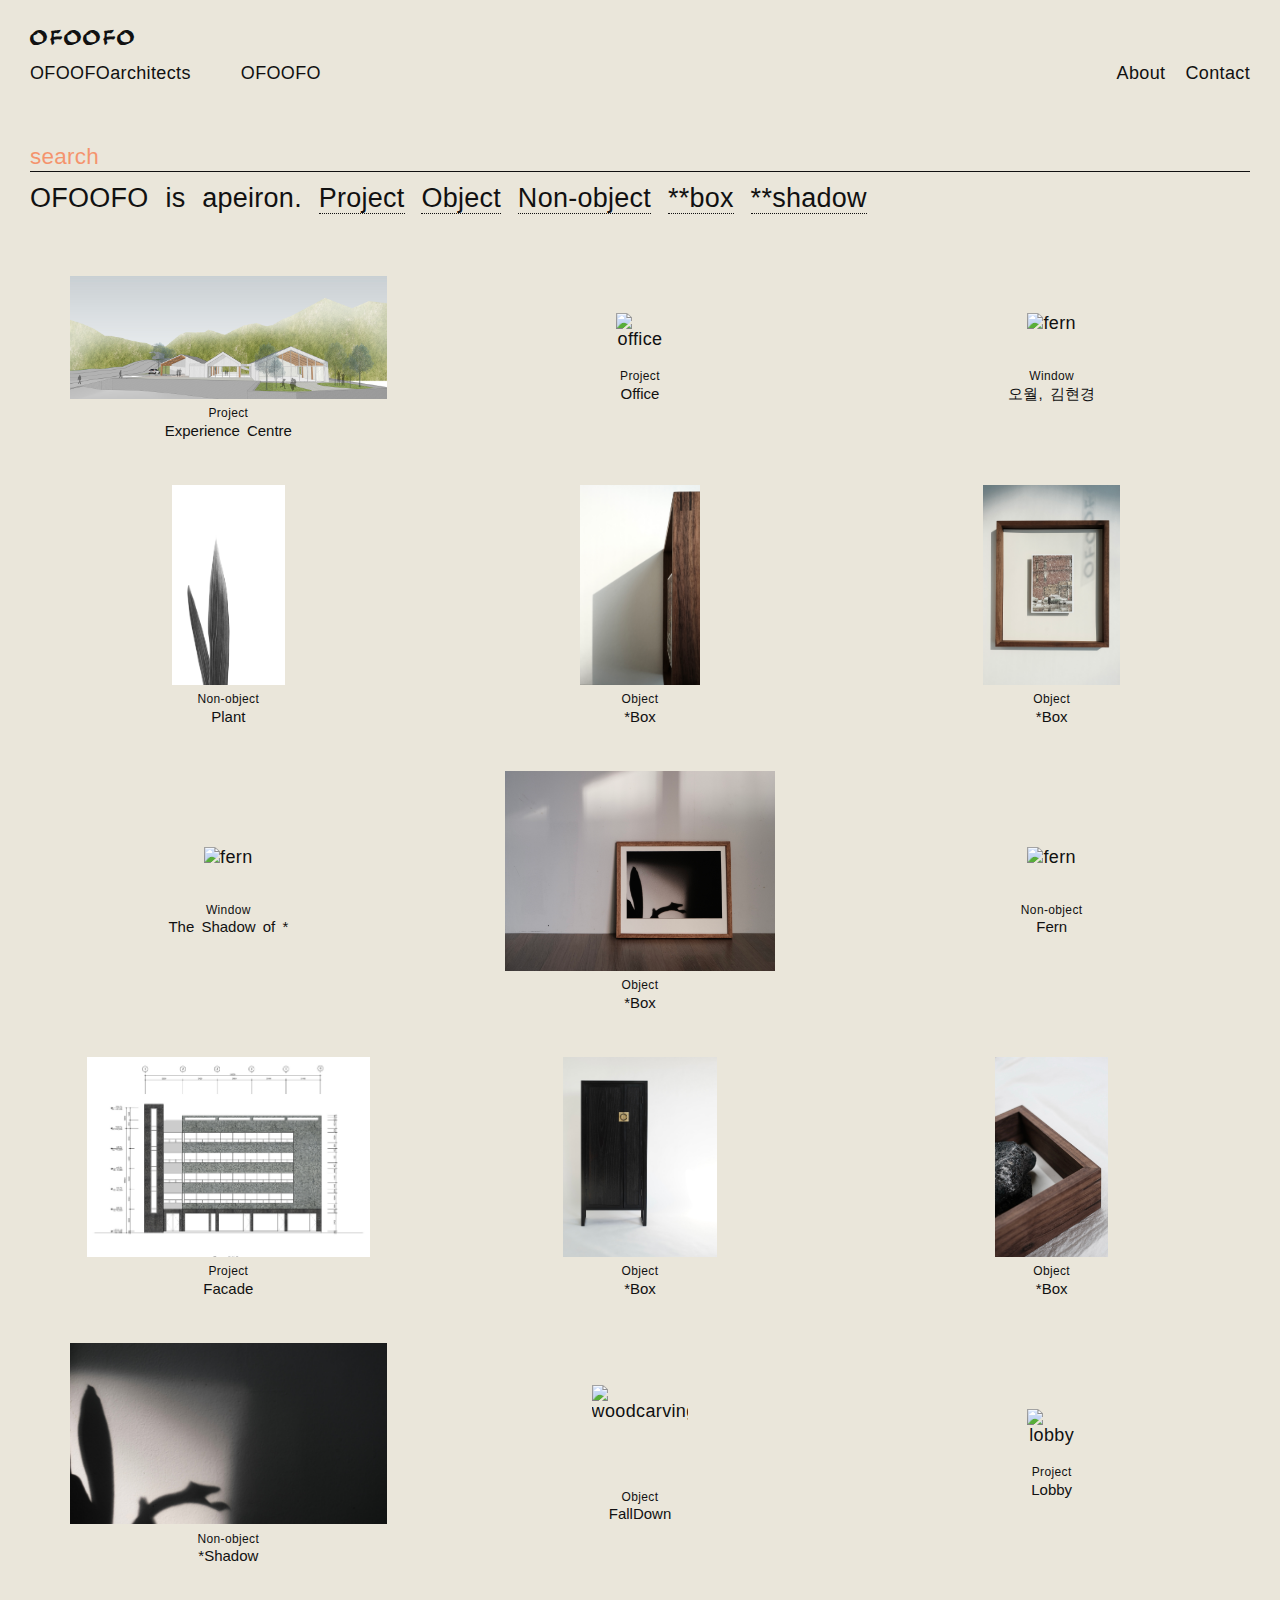
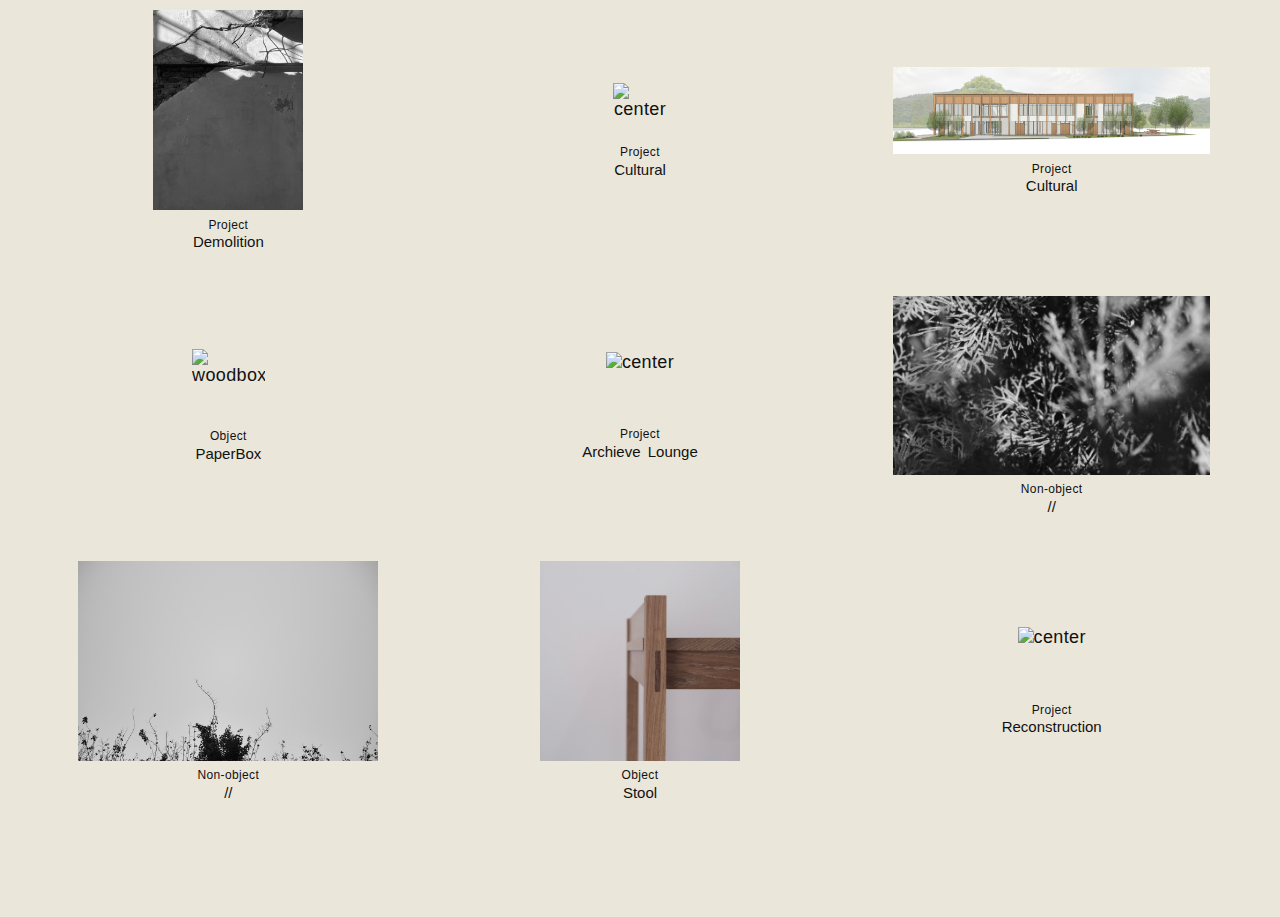
==== index.html @ dd1531aa "Add files via upload" ====
<!DOCTYPE html>
<html lang="ko">
<head>
    <meta charset="UTF-8">
    <meta name="viewport" content="width=device-width, initial-scale=1.0">

    <meta name="Description" content="OFOOFO is apeiron.">
    <meta name="Key" content="OFOOFO, 건축사사무소 양양, 양양, ofoofo architects, 오포오포">
    <meta property="og:title" content="OFOOFO">
    <meta property="og:description" content="OFOOFO is apeiron.">
    <!-- <meta property="og:image" content="https://ofo-ofo.com"> -->
    <meta property="og:type" content="website">
    <meta property="og:url" content="https://ofo-ofo.com">

    <title>OFOOFO</title>
    <link rel="stylesheet" href="media/style.css">
    <link rel="hortcut icon" href="favicon/logo3.ico">
    <script src="https://code.jquery.com/jquery-3.7.1.min.js" integrity="sha256-/JqT3SQfawRcv/BIHPThkBvs0OEvtFFmqPF/lYI/Cxo=" crossorigin="anonymous"></script>
    

    <meta name="naver-site-verification" content="6c456baaa3abe08abfa0cc51d4a23060ad07d7d0" />
    <meta name="google-site-verification" content="Px8-tPLWODv-rP16_UH3JPklVC5En6j5lQV7goWxpiU" />

</head>

<!-- <body oncontextmenu="return false">
</body> -->

<body>
    <header>

        <!-- <a href="https://ofo-ofo.com">
            <img src="Image/logo1.png" width="100" alt="OFOOFO"></a> -->

        <h1><a href="https://ofo-ofo.com" title="양양">OFOOFO</a></h1>
        <nav>
            <ul>
                <!-- <li><a href="https://ofo-ofo.com" title="양양">OFOOFO</a></li>  -->
                <li><h2><a href="architects.html" title="건축사사무소 양양">OFOOFOarchitects</a></h2></li>
                <li><h3><a href="ofoofo.html" title="오포오포">OFOOFO</a></h3></li>
            </ul>
        </nav>

        <div id="about">
            <ul>
                <li><a href="about.html" title="양양">About</a></li>
                <li><a href="# "title="문의"><p onclick="alert('\n hello@ofo-ofo.com \n\n서울특별시 성북구 지봉로20길 65, 1층\n65, Jibong-ro 20-gil, Seongbuk-gu, Seoul')">Contact</p></a></li>
            </ul>
        </div>

        <form action="https://ofo-ofo.com" method="post">
            <input type="text" autocomplete="off" placeholder="search" name="keywords" id="search" value="">
        </form>
    </header>

    <section id="intro"> OFOOFO is apeiron.
        <a href="#" title="프로젝트">Project</a>
        <a href="#" title="사물">Object</a>
        <a href="#" title="비사물">Non-object</a>
        <!-- <a href="#" title="창문">window</a> -->
        <a href="#" title="어떤 상자">**box</a>
        <a href="#" title="어떤 그림자">**shadow</a>
        
        <!-- <a href="#" title="당신의 공간">MakeYourSpace</a> -->

        <!-- <a href="#" title="건축">Designing</a>
        <a href="#" title="사진">Taking</a>
        <a href="#" title="가구">Making</a>
        <a href="#" title="식물">Growing</a> -->        
    </section>

    <section id="main" class="overview">
        <a href="Project/2406 Experience centre.jpg">
            <div>
                <em></em><img class="lazy" src="Project/2406 Experience centre.jpg" width="2000" height="2000" alt="centre">
            </div>
            <span><small>Project</small><br>
            Experience Centre</span>
        </a>

        <a href="Project/2405 office.png">
            <div>
                <em></em><img class="lazy" src="Project/2405 office.png" width="2000" height="2000" alt="office">
            </div>
            <span><small>Project</small><br>
            Office</span>
        </a>

        <a href="Window/2405.jpg">
            <div>
                <em></em><img class="lazy" src="Window/2405.jpg" data-src="https://ofo-ofo.com/Window/2405.jpg" width="2000" height="2000" alt="fern">
            </div>
            <span><small>Window</small><br>
            오월, 김현경</span>
            </a>

        <a href="Non-object/Gladiolus 3.jpg">
            <div>
                <em></em><img class="lazy" src="Non-object/Gladiolus 3.jpg" data-src="https://ofo-ofo.com/Non-object/Gladiolus 3.jpg" width="2000" height="2000" alt="gladiolus">
            </div>
            <span><small>Non-object</small><br>
            Plant</span>
            </a>

        <a href="Object/framebox side.jpg">
            <div>
                <em></em><img class="lazy" src="Object/framebox side.jpg" data-src="https://ofo-ofo.com/Object/framebox side.jpg" width="2000" height="2000" alt="frame">
            </div>
            <span><small>Object</small><br>
            *Box</span>
            </a>

        <a href="Object/framebox____.jpg">
            <div>
                <em></em><img class="lazy" src="Object/framebox____.jpg" data-src="https://ofo-ofo.com/Object/framebox___.jpg" width="2000" height="2000" alt="frame">
            </div>
            <span><small>Object</small><br>
            *Box</span>
            </a>

        <a href="Window/2404.jpg">
            <div>
                <em></em><img class="lazy" src="Window/2404.jpg" data-src="https://ofo-ofo.com/Window/2404.jpg" width="2000" height="2000" alt="fern">
            </div>
            <span><small>Window</small><br>
            The Shadow of * </span>
            </a>

        <a href="Object/framebox__.jpg">
            <div>
                <em></em><img class="lazy" src="Object/framebox__.jpg" data-src="https://ofo-ofo.com/Object/framebox__.jpg" width="2000" height="2000" alt="frame">
            </div>
            <span><small>Object</small><br>
            *Box</span>
            </a>

        <a href="Non-object/fern.jpg">
        <div>
            <em></em><img class="lazy" src="Non-object/fern.jpg" data-src="https://ofo-ofo.com/Non-object/fern.jpg" width="2000" height="2000" alt="fern">
        </div>
        <span><small>Non-object</small><br>
        Fern</span>
        </a>

        <a href="Project/2404 alt1.jpg">
            <div>
                <em></em><img class="lazy" src="Project/2404 alt1.jpg" data-src="https://ofo-ofo.com/Project/2404 alt1.jpg" width="2000" height="2000" alt="facade">
            </div>
            <span><small>Project</small><br>
            Facade</span>
        </a>

        <a href="Object/cabinet (2).jpg">
            <div>
                <em></em><img class="lazy" src="Object/cabinet (2).jpg" data-src="https://ofo-ofo.com/Object/cabinet(2).jpg" width="2000" height="2000" alt="cabinet">
            </div>
            <span><small>Object</small><br>
            *Box</span>
        </a>

        <a href="Object/framebox.jpg">
            <div>
                <em></em><img class="lazy" src="Object/framebox.jpg" data-src="https://ofo-ofo.com/Object/framebox.jpg" width="2000" height="2000" alt="pictureframe">
            </div>
            <span><small>Object</small><br>
            *Box</span>
        </a>

        <a href="Non-object/shadow.jpg">
            <div>
                <em></em><img class="lazy" src="/Non-object/shadow.jpg" data-src="https://ofo-ofo.com/Non-object/shadow.jpg" wwidth="2000" height="2000" alt="shadow">
            </div>
            <span><small>Non-object</small><br>
            *Shadow</span>
        </a>

        <a href="Object/carving.JPG">
            <div>
                <em></em><img class="lazy" src="Object/carving.JPG" data-src="https://ofo-ofo.com/Object/carving.jpg" width="2000" height="2000" alt="woodcarving">
            </div>
            <span><small>Object</small><br>
            FallDown</span>
        </a>

        <a href="Project/2312_lobby(2).png">
            <div>
                <em></em><img class="lazy" src="Project/2312_lobby(2).png" data-src="https://ofo-ofo.com/Project/2312_lobby(2).png" width="2000" height="2000" alt="lobby">
            </div>
            <span><small>Project</small><br>
            Lobby</span>
        </a>

        <a href="Project/2311_demolition(4).jpg">
            <div>
                <em></em><img class="lazy" src="Project/2311_demolition(4).jpg" data-src="https://ofo-ofo.com/Project/2311_demolition(4).jpg" width="2000" height="2000" alt="demolition">
            </div>
            <span><small>Project</small><br>
            Demolition</span>
        </a>

        <a href="Project/2309_cultural_center.jpg">
            <div>
                <em></em><img class="lazy" src="Project/2309_cultural_center.jpg" data-src="https://ofo-ofo.com/Project/2309_cultural_center.jpg" width="2000" height="2000"alt="center">
            </div>
            <span><small>Project</small><br>
            Cultural</span>
        </a>

        <a href="Project/2308_learning_center.png">
            <div>
                <em></em><img class="lazy" src="Project/2308_learning_center.png" data-src="https://ofo-ofo.com/Project/2308_learning_center.png" width="2000" height="2000" alt="center">
            </div>
            <span><small>Project</small><br>
            Cultural</span>
        </a>

        <a href="Object/paperbox(4).JPG">
            <div>
                <em></em><img class="lazy" src="Object/paperbox(4).JPG" data-src="https://ofo-ofo.com/Object/paperbox(4).jpg" width="2000" height="2000" alt="woodbox">
            </div>
            <span><small>Object</small><br>
            PaperBox</span>
        </a>

        <a href="Project/2306_archive(9).jpg">
            <div>
                <em></em><img class="lazy" src="Project/2306_archive(9).jpg" data-src="https://ofo-ofo.com/Project/2306_archive(9).jpg" width="2000" height="2000" alt="center">
            </div>
            <span><small>Project</small><br>
            Archieve Lounge</span>
        </a>
        
        <a href="Non-object/tree1.jpg">
            <div>
                <em></em><img class="lazy" src="/Non-object/tree1.jpg" data-src="https://ofo-ofo.com/Non-object/tree1.jpg" wwidth="2000" height="2000" alt="tree">
            </div>
            <span><small>Non-object</small><br>
            //</span>
        </a>

        <a href="Non-object/tree.jpg">
            <div>
                <em></em><img class="lazy" src="/Non-object/tree.jpg" data-src="https://ofo-ofo.com/Non-object/tree.jpg" wwidth="2000" height="2000" alt="tree">
            </div>
            <span><small>Non-object</small><br>
            //</span>
        </a>

        <a href="Object/stool.jpeg">
            <div>
                <em></em><img class="lazy" src="Object/stool.jpeg" data-src="https://ofo-ofo.com/Object/stool.jpg" width="2000" height="2000" alt="woodstool">
            </div>
            <span><small>Object</small><br>
            Stool</span>
        </a>

        <a href="Project/2302_photomerge.jpg">
            <div>
                <em></em><img class="lazy" src="Project/2302_photomerge.jpg" data-src="https://ofo-ofo.com/Project/2302_photomerge.jpg" width="2000" height="2000" alt="center">
            </div>
            <span><small>Project</small><br>
            Reconstruction</span>
        </a>

    </section>
    
    <footer>
        <ul>
            <li>
                <a aria-label="instagram" href="https://www.instagram.com/o.foo.fo">
                    <span class="social-media white instagram"></span>
                </a>

            </li>
            <li>
                <a aria-label="instagram" href="https://www.instagram.com/o.fo.ofo">
                    <span class="social-media white instagram"></span>
                </a>

            </li>
        </ul>
    </footer>
</body>
</html>
---- media/style.css ----
/* BASICS
------------ */

* {
    margin: 0;
    padding: 0;
    border: 0;
    outline: 0;
    font-size: 100%;
    vertical-align: baseline;
    background: rgba(234,230,218,1);
    font-variant-ligatures: none;
}

html {
    height: 100%;
    -ms-text-size-adjust: none;
    -webkit-text-size-adjust: none;   
}

article, aside, details, figcaption, figure, footer, header, hgroup, menu, nav, section {
    display: block;
}

blockquote, q {
    quotes: none;
}

blockquote::before, blockquote::after,
q::before q::after {
    content:"";
    content: none;
}

a {
    margin: 0;
    padding: 0;
    font-size: 100%;
    vertical-align: baseline;
    background: transparent;
}

table {
    border-collapse: collapse;
    border-spacing: 0;
}

input, select {
    vertical-align: middle;
}



/* WEBFONT
-------------- */


@font-face {
    font-family: 'GangwonEduHyeonokT_OTFMediumA';
    src: url('https://cdn.jsdelivr.net/gh/projectnoonnu/noonfonts_2201-2@1.0/GangwonEduHyeonokT_OTFMediumA.woff') format('woff');
    font-weight: normal;
    font-style: normal;
}

@font-face {
    font-family:'of';
    src: url(font/of.woff2) format(woff2);
    src: url(font/of.woff) format(woff);
    src: url(font/of.ttf) format(ttf);
    font-weight: normal;
    font-style: normal;
}


/* BASICS
---------- */

body {
    color: #111;
    background-color: rgba(234,230,218,1);
    font-family: Arial, Helvetica, sans-serif;
    font-size: 18px;
    line-height: 20px;
    letter-spacing: 0.02em;
    word-spacing: 0.5em;
    text-align: left;
    
}

h1 {
    font-family: of;
    font-weight: normal;
    font-style: normal;
    font-size: 31px;
}

h2, h3 {
    font-weight: normal;
}

em, i {
    font-style: italic;
}

strong, b {
    font-weight: bold;
}

input:focus {
    outline: none;
}

a:link, a:visited {
    color:#111;
    text-decoration: none;
}

a:hover, a:active {
    color:orangered;
}

small {
    font-size: 80%;
    letter-spacing: 0.03em;
    position: relative;
    top: -2px;
}

.dropshadow img{
    box-shadow: 3px 3px 10px rgba(0,0,0,25);
}


/* HEADER
---------- */

header {
    margin: 5px 30px 10px 30px;
    padding-top: 10px;
    position: relative;
    border-bottom: 1px solid #111;
}

header h1 {
    padding-bottom: 3px;
    padding-top: 10px;
}

header nav {
    display: inline-block;
}

header nav ul {
    list-style: none;
    display: flex;
    padding-top: 15px;
    column-gap: 50px;
}

header #about ul{
    list-style: none;
    display: flex;
    padding-top: 15px;
    column-gap: 20px;
}

/* header .active {
    border-bottom: :1px solid #111;
}

#about li:first-of-type:active {
    border-bottom-color: orange;  
} */

header #about {
    float: right !important;
}

#pagerandom header #about {
    margin-top: 3px;
}

header #searchlink :hover {
    color: orangered;
    cursor: pointer;
}

header form {
    padding-top: 60px;    
}

header #search {
    color: orangered;
    border: 0;
    padding: 0;
    width: 100%;
    font:inherit;
    opacity: 0.5;
    /* -webkit-transition: all 0.5s;
    -moz-transition: all 0.5s; */
    cursor: default;
    font-size: 125%;
    line-height: 1.25;
    letter-spacing: 0.01em;
}

header #search:focus {
    opacity: 1;
    -webkit-transition: all 0.25s;
    -moz-transition: all 0.25s;
    transition: all 0.25s;
    background: transparent;
}

.visible {
    opacity:1 !important;
}


header .pagesearch {
    opacity:1 !important;
}

::placeholder {
    color: orangered;
    opacity: 1;
}

:-ms-input-placeholder {
    color: orangered;
}

::-ms-input-placeholder {
    color: orangered;
}


/* MAIN
-------------------------------- */

#intro {
    margin:  0px 30px 15px 30px;
    font-size: 150%;
    font-weight: 500;
    line-height: 1.25;
    letter-spacing: 0.01em;
}

#intro h1 {
    display:inline
}

#intro a:link {
    border-bottom: 1px dotted #111;
}

#main {
    margin: 60px 30px 30px 30px;
    padding-bottom: 25px;
}

#main img{
    max-width: 80%;
    height: auto;
}

#main {
    /* display: flex;
    justify-content: center;
    align-items: center; */
    display: grid;
    grid-template-columns: repeat(auto-fill, minmax(300px,1fr));
    grid-column-gap: 15px;
    row-gap: 25px;
    align-items: baseline;
    justify-items: center;
    text-align: center;
}





/* overview
------------------------------- */


.overview a {
    display:block;
    margin-bottom: 20px;
}

.overview div {
    position: relative;
} 

.overview img {
    width: auto;
    max-height: 250px;
    max-width: 250px;
    display: inline-block;
    vertical-align: middle;
    /* opacity: 0; */
}

.overview img:not(.initial) {
    transition: opacity 1s;
} 

.overview img.initial, .overview img.loaded, .overview img.error {
    opacity : 1;
}




.overview img:not([src]) {
    visibility: hidden; 
}

.overview strong {
    position: absolute;
    left: 0;
    top:46%;
    width: 100%;
    text-align: center;
    text-transform: uppercase;
    color: #fff;
    font-size: 200%;
    line-height: 1;
    letter-spacing: 0.025em;
    font-weight: bold;
}

.overview span {
    margin-top: 0.5em;
    display: inline-block;
    font-size: 15px;
    line-height: 1.1;
    align-items: end;
    text-align:center;
    letter-spacing: normal;
    word-spacing: 0.2em;
}
/* 
#pagerandom #main a {
    display: block;
    margin-bottom: 14px;
}

#pagerandom div {
    display: block;
    float: left;
    position: relative;
    top: -3px;
}

#pagerandom div {
    -webkit-user-drag: none;
    -webkit-user-select: none;
    -moz-user-select: none;
    -webkit-user-modify:none;
}

#pagerandom span {
    padding-right: 3px;
}

#pagerandom img {
    margin-left: 80px;
    width: 60%;
    width: calc(100% - 80px);
    display: block;
} */









/* header{ 
    width: 95%;
    height:80px;
    margin:0;
    display: flex;
    vertical-align:bottom;
} */
/* 
h1 a{
    text-decoration: none;
    color: black;
    font-size: 3vw;
    font-family: test;
    font-weight: lighter;
    margin-top: 25px;
    justify-content:flex-start;
}

nav ul li {
    display:inline-block;
    
    margin-top: 25px;
    margin-left: 25px;
}

#about ul li {
    display:inline-block;
    position: relative;
    left: 1200px;
    margin-top: 25px;
    margin-left: 25px;
} */

/* ul li a{
    text-decoration: none;
    color: black;
    font-size: 0.8em;
    font-family: Verdana, Geneva, Tahoma, sans-serif;
    font-weight: lighter;
}

ul li a:hover{
    color:orangered;
}

label:focus{
    display: flex;
    margin-top: 50px;
    float: inline-start;
    color:orangered;
}

img{
    margin-top: 50px;
    object-fit: cover;
}


#main{
    display:grid;
    grid-template-columns:repeat(auto-fill, minmax(400px, 1fr));
} */



/* ABOUT
-------------------------- */
#pageabout section {
    margin: 10px 30px 15px 30px;
}

#pageabout section .text {
    border-top: 1px solid #111;
    padding-top: 10px;
    margin-top: 2opx;
    padding-bottom: 20px;
}

#pageabout section h2 {
    font-size: 85%;
    margin-bottom: 20px;
    word-spacing: 0.02em;
}

#pageabout section p {
    font-size: 75%;
    text-align: right;
    word-spacing: .02em;
}

#pageabout section .text:first-child {
    border: none;
    padding-top: 0;
    margin-top: 0;
}



/* ARCHITECTS
-------------------------- */
/* #pagearchitects section {
    margin: 10px 30px 15px 30px;
}

#pagearchitects section .text {
    border-top: 1px solid #111;
    padding-top: 10px;
    margin-top: 2opx;
    padding-bottom: 20px;
}

#pagearchitects section h2 {
    font-size: 85%;
    margin-bottom: 20px;
    word-spacing: 0.02em;
    text-align: center;
}

#pagearchitects section p {
    font-size: 75%;
    text-align: right;
    word-spacing: .02em;
}

#pagearchitects .text:first-child {
    border: none;
    padding-top: 0;
    margin-top: 0;
} */
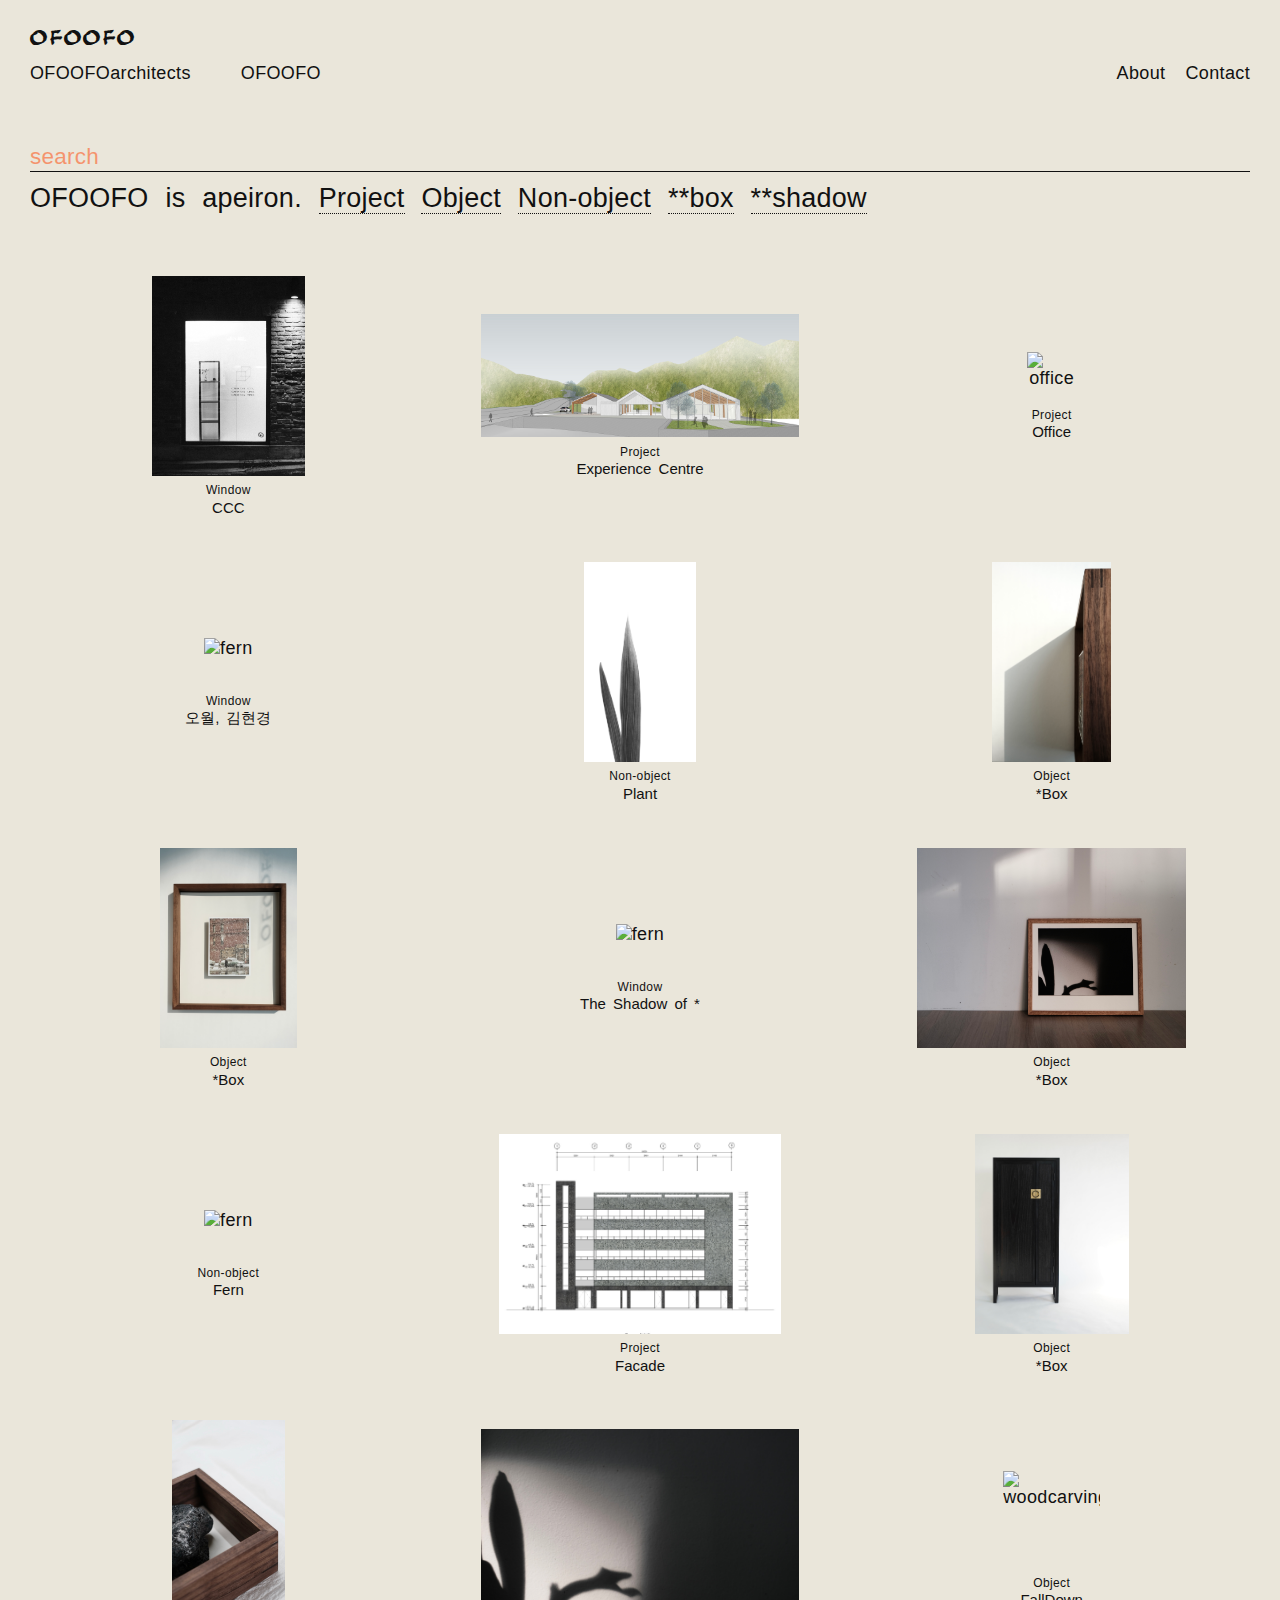
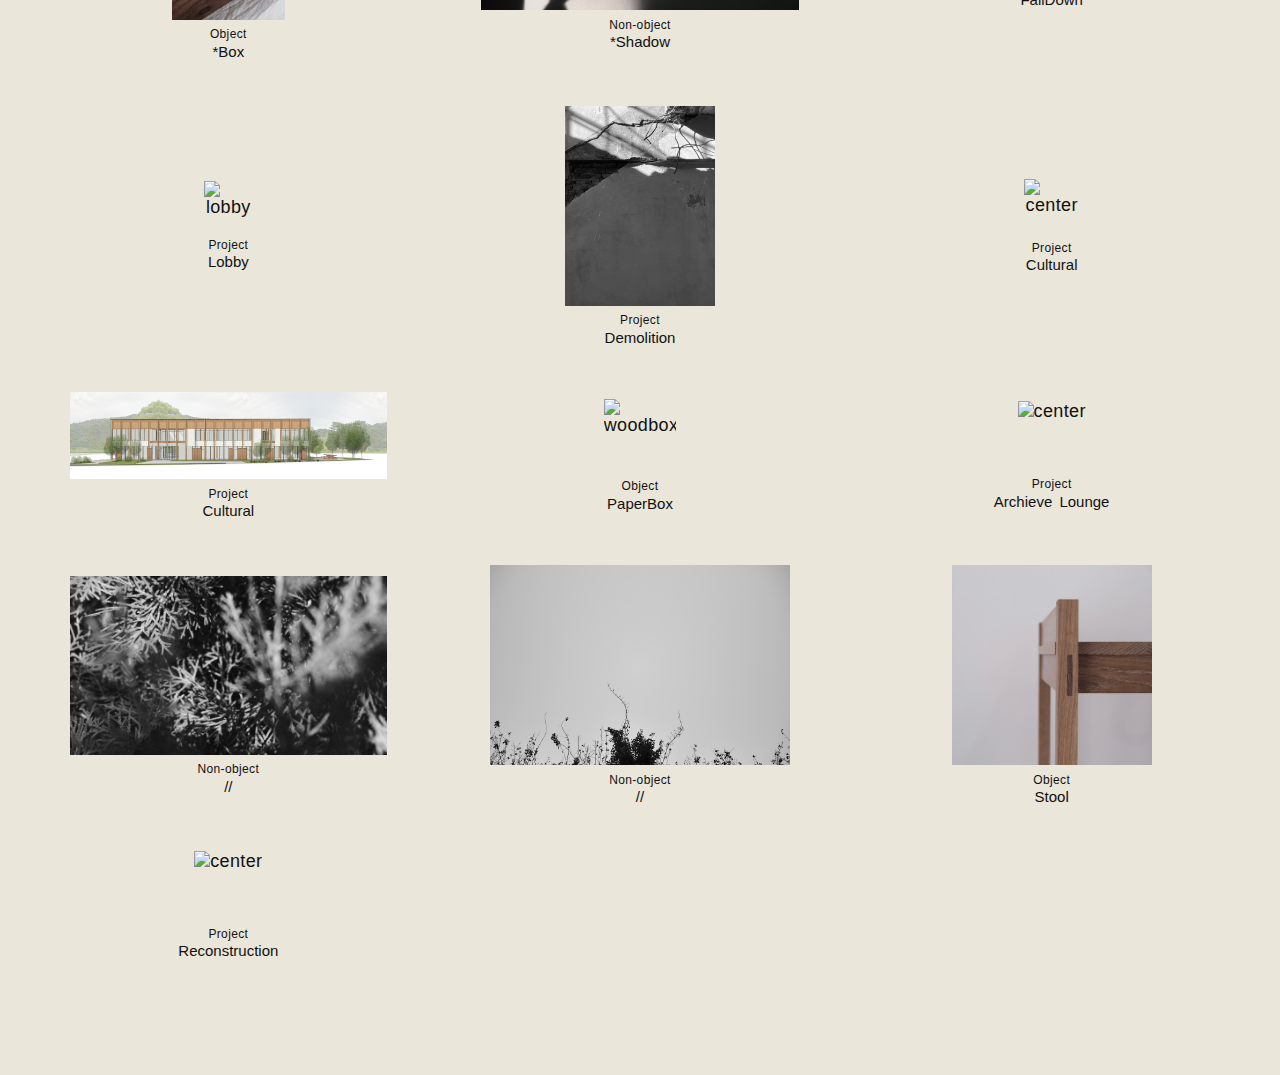
==== commit d221a779: "Add files via upload" ====
--- a/index.html
+++ b/index.html
@@ -32,7 +32,7 @@
         <!-- <a href="https://ofo-ofo.com">
             <img src="Image/logo1.png" width="100" alt="OFOOFO"></a> -->
 
-        <h1><a href="https://ofo-ofo.com" title="양양">OFOOFO</a></h1>
+        <h1><a href="https://ofo-ofo.com" title="건축사사무소양양">OFOOFO</a></h1>
         <nav>
             <ul>
                 <!-- <li><a href="https://ofo-ofo.com" title="양양">OFOOFO</a></li>  -->
@@ -70,6 +70,14 @@
     </section>
 
     <section id="main" class="overview">
+        <a href="Window/2407.jpg">
+            <div>
+                <em></em><img class="lazy" src="Window/2407.jpg" width="2000" height="2000" alt="centre">
+            </div>
+            <span><small>Window</small><br>
+            CCC</span>
+        </a>
+
         <a href="Project/2406 Experience centre.jpg">
             <div>
                 <em></em><img class="lazy" src="Project/2406 Experience centre.jpg" width="2000" height="2000" alt="centre">
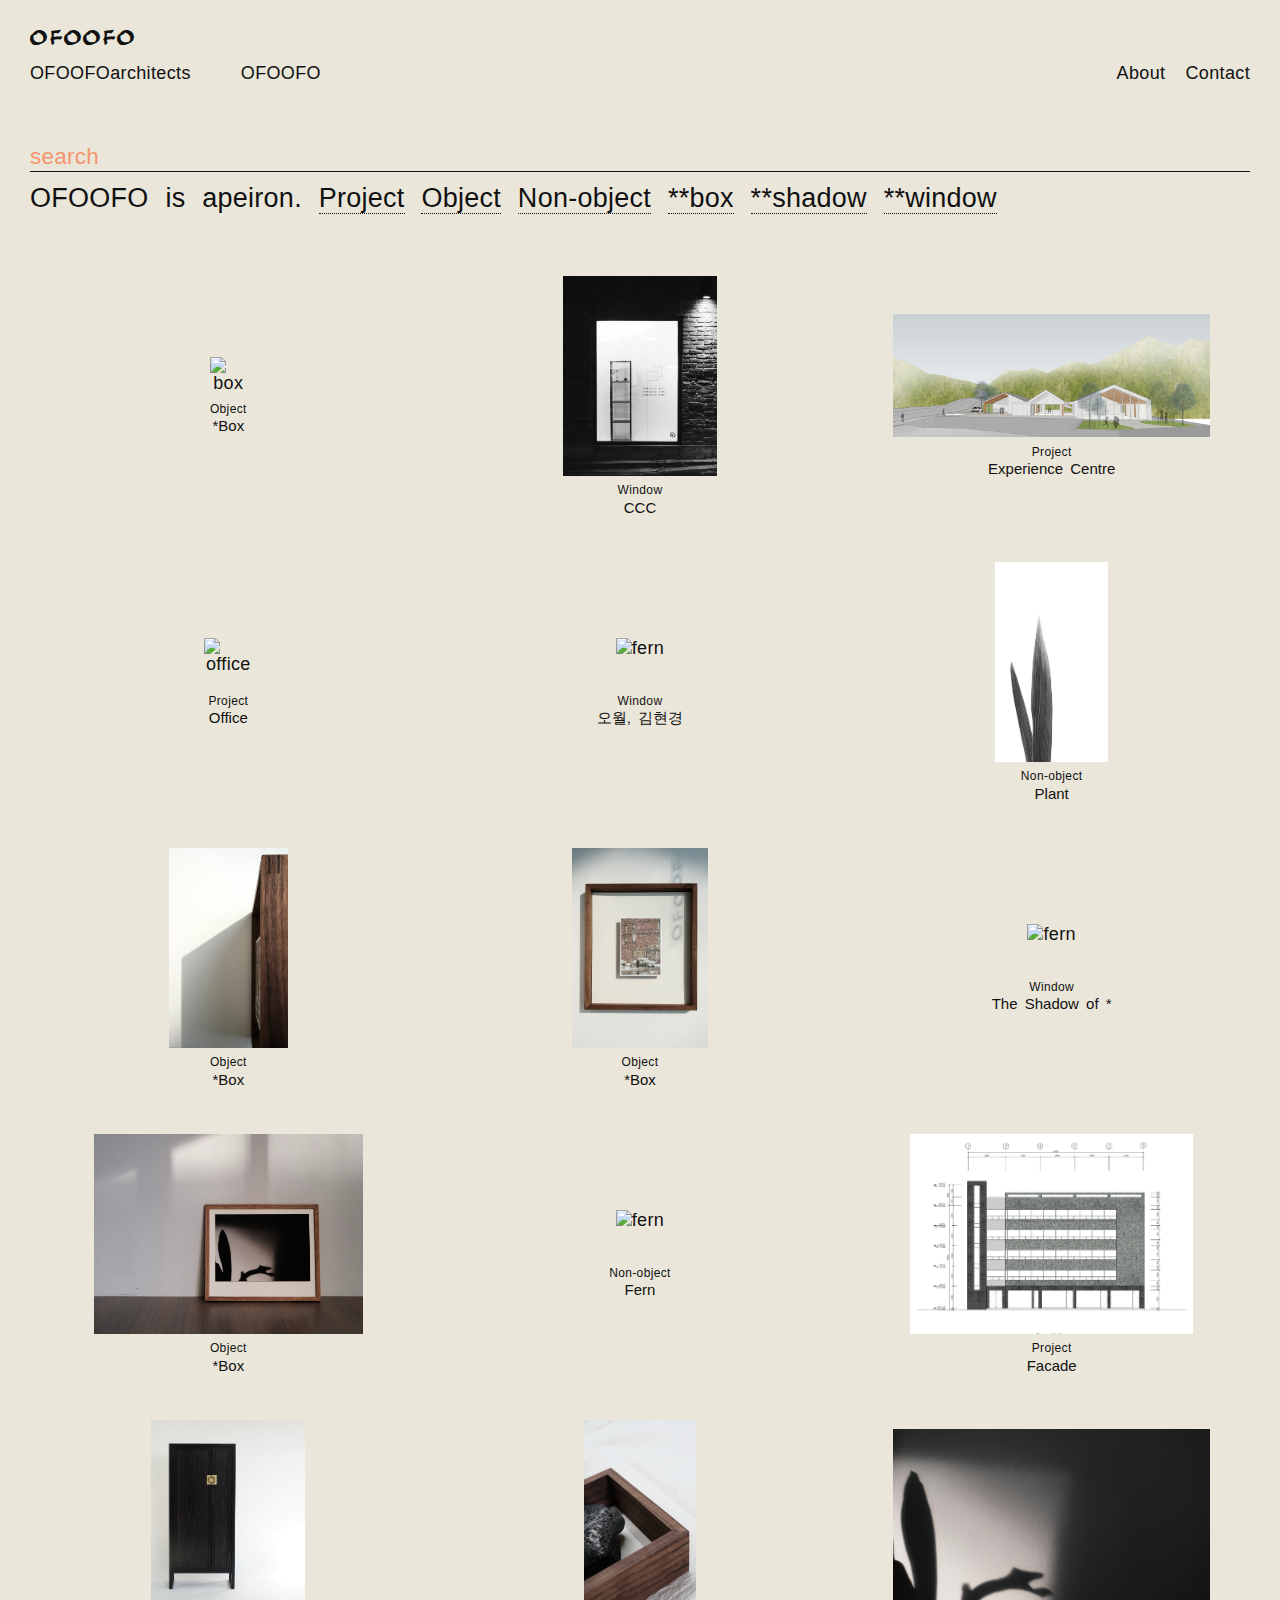
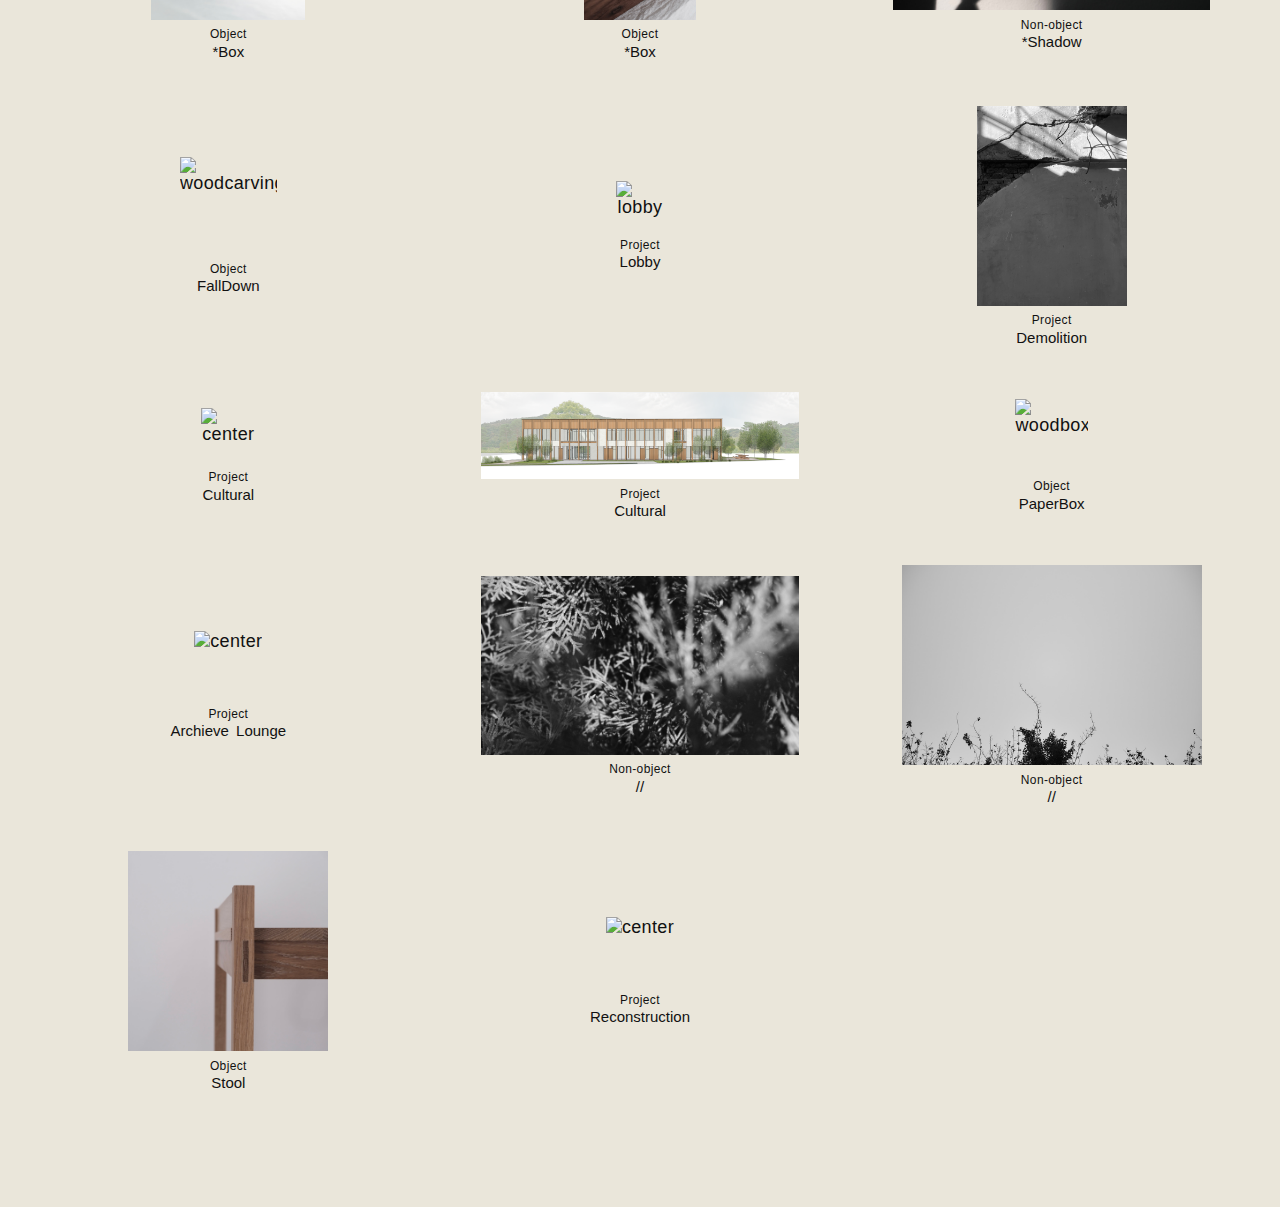
==== commit 5fefd9e3: "Add files via upload" ====
--- a/index.html
+++ b/index.html
@@ -60,6 +60,7 @@
         <!-- <a href="#" title="창문">window</a> -->
         <a href="#" title="어떤 상자">**box</a>
         <a href="#" title="어떤 그림자">**shadow</a>
+        <a href="#" title="누군가의 창">**window</a>
         
         <!-- <a href="#" title="당신의 공간">MakeYourSpace</a> -->
 
@@ -70,9 +71,17 @@
     </section>
 
     <section id="main" class="overview">
+        <a href="Object/box.jpg">
+            <div>
+                <em></em><img class="lazy" src="Object/box.jpg" width="2000" height="2000" alt="box">
+            </div>
+            <span><small>Object</small><br>
+            *Box</span>
+        </a>
+
         <a href="Window/2407.jpg">
             <div>
-                <em></em><img class="lazy" src="Window/2407.jpg" width="2000" height="2000" alt="centre">
+                <em></em><img class="lazy" src="Window/2407.jpg" width="2000" height="2000" alt="window">
             </div>
             <span><small>Window</small><br>
             CCC</span>
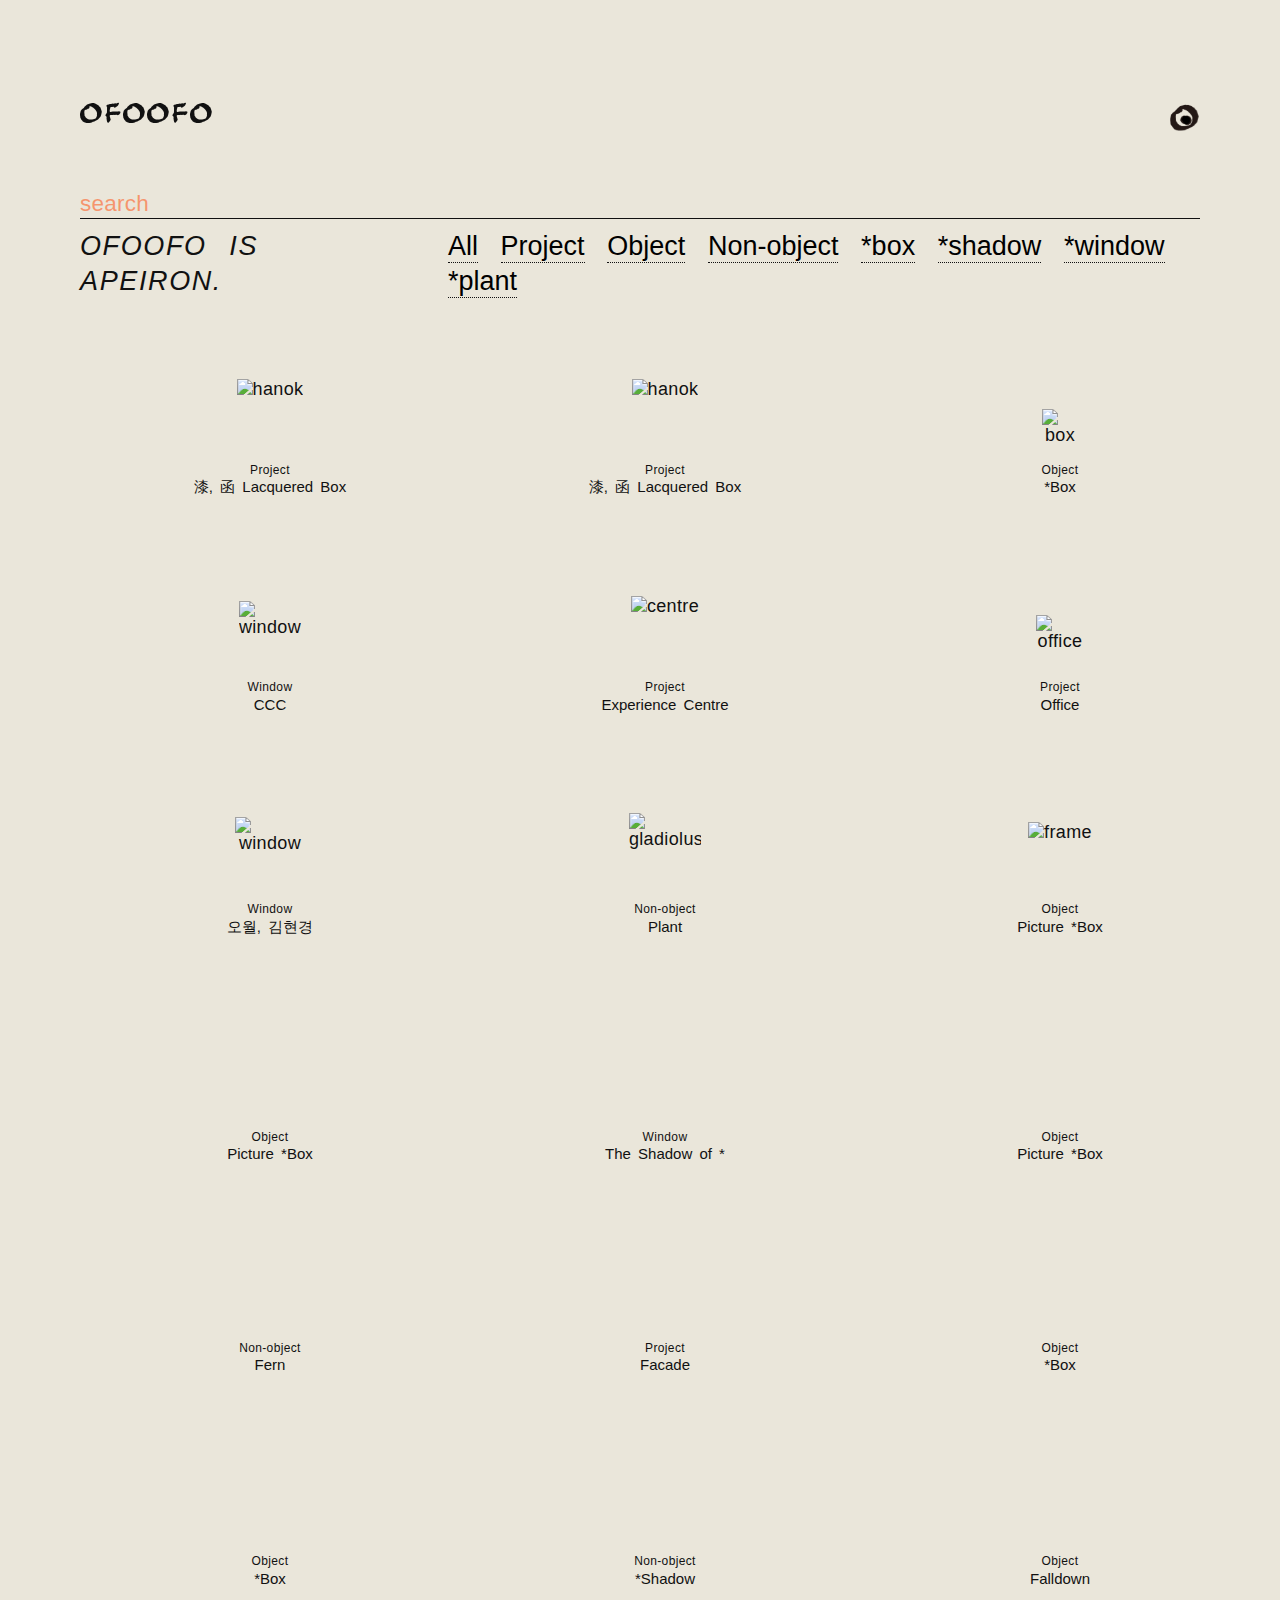
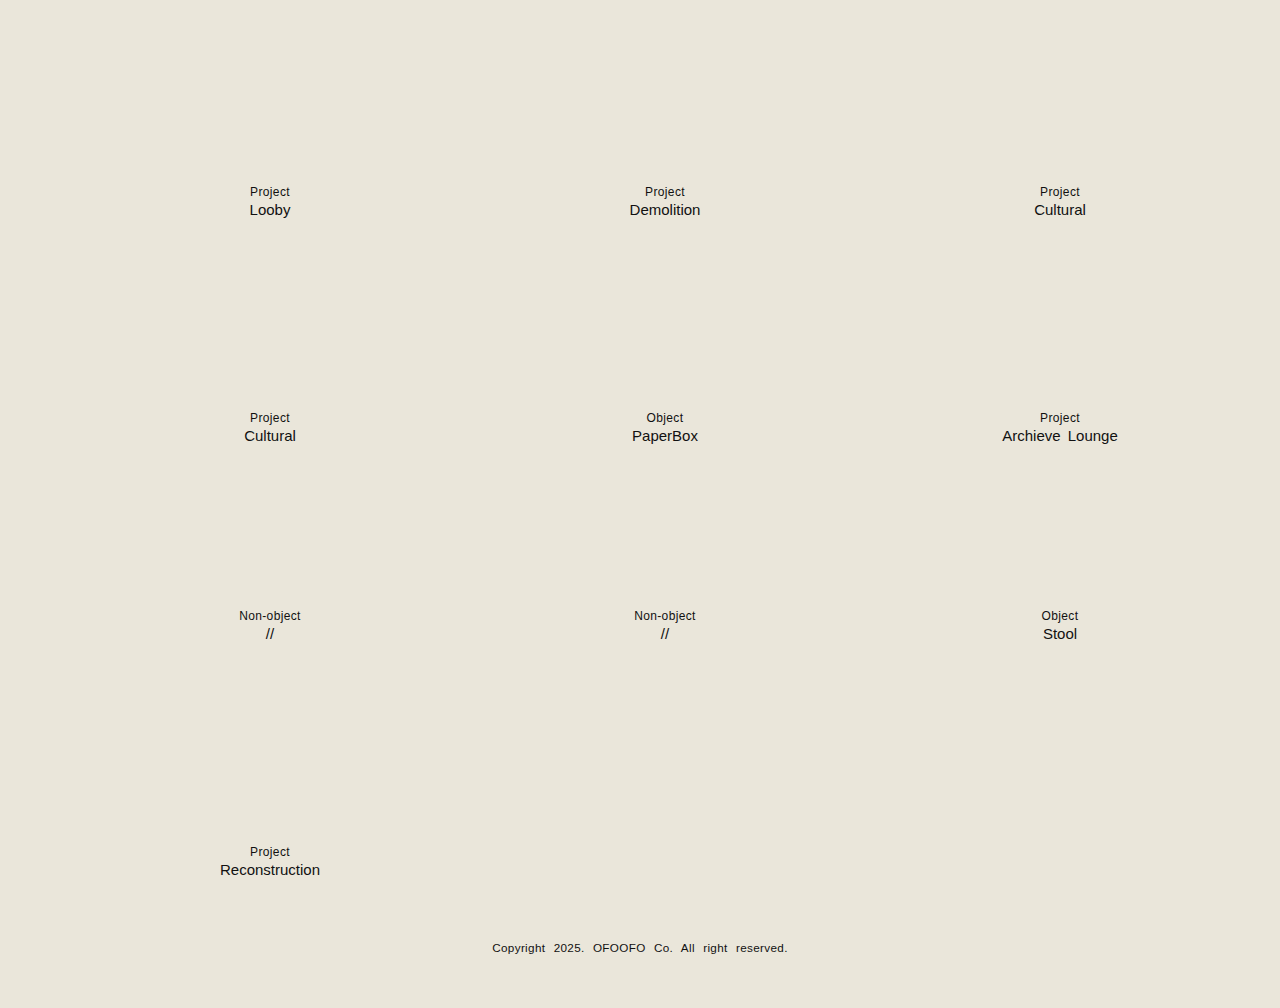
==== commit 4a3b1c28: "Add files via upload" ====
--- a/index.html
+++ b/index.html
@@ -3,299 +3,316 @@
 <head>
     <meta charset="UTF-8">
     <meta name="viewport" content="width=device-width, initial-scale=1.0">
-
     <meta name="Description" content="OFOOFO is apeiron.">
-    <meta name="Key" content="OFOOFO, 건축사사무소 양양, 양양, ofoofo architects, 오포오포">
+    <meta name="Key" content="OFOOFO, ofoofo architects, 건축사사무소 양양, 양양, 오포오포">
+    
     <meta property="og:title" content="OFOOFO">
-    <meta property="og:description" content="OFOOFO is apeiron.">
-    <!-- <meta property="og:image" content="https://ofo-ofo.com"> -->
+    <meta property="og:site_name" content="건축사사무소 양양">
+    <meta property="og:description" content="양양">
     <meta property="og:type" content="website">
     <meta property="og:url" content="https://ofo-ofo.com">
 
     <title>OFOOFO</title>
     <link rel="stylesheet" href="media/style.css">
     <link rel="hortcut icon" href="favicon/logo3.ico">
-    <script src="https://code.jquery.com/jquery-3.7.1.min.js" integrity="sha256-/JqT3SQfawRcv/BIHPThkBvs0OEvtFFmqPF/lYI/Cxo=" crossorigin="anonymous"></script>
-    
 
     <meta name="naver-site-verification" content="6c456baaa3abe08abfa0cc51d4a23060ad07d7d0" />
     <meta name="google-site-verification" content="Px8-tPLWODv-rP16_UH3JPklVC5En6j5lQV7goWxpiU" />
 
+    
+    <script src="media/script.js"></script>
+
+
 </head>
-
-<!-- <body oncontextmenu="return false">
-</body> -->
 
 <body>
     <header>
-
-        <!-- <a href="https://ofo-ofo.com">
-            <img src="Image/logo1.png" width="100" alt="OFOOFO"></a> -->
-
-        <h1><a href="https://ofo-ofo.com" title="건축사사무소양양">OFOOFO</a></h1>
-        <nav>
-            <ul>
-                <!-- <li><a href="https://ofo-ofo.com" title="양양">OFOOFO</a></li>  -->
-                <li><h2><a href="architects.html" title="건축사사무소 양양">OFOOFOarchitects</a></h2></li>
-                <li><h3><a href="ofoofo.html" title="오포오포">OFOOFO</a></h3></li>
-            </ul>
-        </nav>
-
-        <div id="about">
-            <ul>
-                <li><a href="about.html" title="양양">About</a></li>
-                <li><a href="# "title="문의"><p onclick="alert('\n hello@ofo-ofo.com \n\n서울특별시 성북구 지봉로20길 65, 1층\n65, Jibong-ro 20-gil, Seongbuk-gu, Seoul')">Contact</p></a></li>
-            </ul>
+        <div class="header-container">
+            
+            <h1><a href="https://ofo-ofo.com" title="양양">OFOOFO</a></h1>
+
+            <nav class="icon" onclick="toggleMenu()" title="메뉴"><image src="favicon/logo3.png" alt="menu" height="35"> 
+            </nav>
+
+            <nav class="menu" id="menu">
+                <ul>
+                    <li><a href="architects.html" title="양양">Architecture</a></li>
+                    <li><a href="ofoofo.html" title="오포오포">Design</a></li>
+                    <li><a href="shop.html" title="상점">Shop</a></li>
+                    <li class="empty"></li>
+                    <li><a href="about.html" title="양양">About</a></li>
+                    <li><a href="#" title="문의"><p onclick="alert('\n hello@ofo-ofo.com \n\n 010. 5564. 2390\n')">Contact</p></a></li>
+                </ul>
+            </nav>
+
+
         </div>
 
         <form action="https://ofo-ofo.com" method="post">
             <input type="text" autocomplete="off" placeholder="search" name="keywords" id="search" value="">
-        </form>
+        </form> 
     </header>
 
-    <section id="intro"> OFOOFO is apeiron.
-        <a href="#" title="프로젝트">Project</a>
-        <a href="#" title="사물">Object</a>
-        <a href="#" title="비사물">Non-object</a>
-        <!-- <a href="#" title="창문">window</a> -->
-        <a href="#" title="어떤 상자">**box</a>
-        <a href="#" title="어떤 그림자">**shadow</a>
-        <a href="#" title="누군가의 창">**window</a>
+
+
+    <section id="intro"> 
+        <i>OFOOFO IS APEIRON.</i> 
+        <div class="category-buttons">
+            <button onclick="filterImages('overview')" title="전체">All</button>
+            <button onclick="filterImages('project')" title="프로젝트">Project</button>
+            <button onclick="filterImages('object')" title="사물">Object</button>
+            <button onclick="filterImages('nonobject')" title="비사물">Non-object</button>
+            <button onclick="filterImages('box')" title="어떤 상자">*box</button>
+            <button onclick="filterImages('shadow')" title="어떤 그림자">*shadow</button>
+            <button onclick="filterImages('window')" title="어떤 창">*window</button>
+            <button onclick="filterImages('plant')" title="어떤 식물">*plant</button>
+            <!-- <button onclick="filterImages('cultural')" title="문화공간">_cultural</button>
+            <button onclick="filterImages('office')" title="사무공간">_office</button>
+            <button onclick="filterImages('retail')" title="상업공간">_retail</button>
+            <button onclick="filterImages('interior')" title="내부">_interior</button> -->
+        </div>
+    </section>
+
+
+    <section id="main" class="image-gallery">
+
+        <a href="javascript:void(0);" onclick="openImage('Project/2412_hanok1.jpg')">
+            <div class="overview project or cultural or box">
+                <em></em><img class="lazy" data-src="https://ofo-ofo.com/Project/2412_hanok1.jpg" width="2000" height="2000" alt="hanok">
+                <span><small>Project</small><br>漆, 函 Lacquered Box </span>
+            </div> 
+        </a>
+
+        <a href="javascript:void(0);" onclick="openImage('Project/2412_hanok2.jpg')">
+            <div class="overview project or cultural or box or interior">
+                <em></em><img class="lazy" data-src="https://ofo-ofo.com/Project/Project/2412_hanok2.jpg" width="2000" height="2000" alt="hanok">
+                <span><small>Project</small><br>漆, 函 Lacquered Box </span>
+            </div>
+        </a>
+
+        <a href="javascript:void(0);" onclick="openImage('Object/box.jpg')">
+            <div class="overview object or box">
+                <em></em><img class="lazy" data-src="https://ofo-ofo.com/Object/box.jpg" width="2000" height="2000" alt="box">
+                <span><small>Object</small><br>*Box</span>
+            </div>
+        </a>
+
+        <a href="javascript:void(0);" onclick="openImage('Window/2407.jpg')">
+            <div class="overview window">
+                <em></em><img class="lazy" data-src="https://ofo-ofo.com/Window/2407.jpg" width="2000" height="2000" alt="window">
+                <span><small>Window</small><br>CCC</span>
+            </div>
+        </a>
+
+        <a href="javascript:void(0);" onclick="openImage('Project/2406_ExperienceCentre.jpg')">
+            <div class="overview project or cultural">
+                <em></em><img class="lazy" data-src="https://ofo-ofo.com/Project/2406_ExperienceCentre.jpg" width="2000" height="2000" alt="centre">
+                <span><small>Project</small><br>Experience Centre</span>
+            </div>
+        </a>
+
+        <a href="javascript:void(0);" onclick="openImage('Project/2405_office.png')">
+            <div class="overview project or office">
+                <em></em><img class="lazy" data-src="https://ofo-ofo.com/Project/2405_office.png" width="2000" height="2000" alt="office">
+                <span><small>Project</small><br>Office</span>
+            </div>
+        </a>
+
+        <a href="javascript:void(0);" onclick="openImage('Window/2405.jpg')">
+            <div class="overview window">
+                <em></em><img class="lazy" data-src="https://ofo-ofo.com/Window/2405.jpg" width="2000" height="2000" alt="window">
+                <span><small>Window</small><br>오월, 김현경</span>
+            </div>
+        </a>
+
+        <a href="javascript:void(0);" onclick="openImage('Non-object/Gladiolus 3.jpg')">
+            <div class="overview nonobject or plant">
+                <em></em><img class="lazy" data-src="https://ofo-ofo.com/Non-object/Gladiolus 3.jpg" width="2000" height="2000" alt="gladiolus">
+                <span><small>Non-object</small><br>Plant</span>
+            </div>
+        </a>
+
+        <a href="javascript:void(0);" onclick="openImage('Object/framebox side.jpg')">
+            <div class="overview object or box">
+                <em></em><img class="lazy" data-src="https://ofo-ofo.com/Object/framebox side.jpg" width="2000" height="2000" alt="frame">
+                <span><small>Object</small><br>Picture *Box</span>
+            </div>
+        </a>
+
+        <a href="javascript:void(0);" onclick="openImage('Object/framebox____.jpg')">
+            <div class="overview object or box">
+                <em></em><img class="lazy" data-src="https://ofo-ofo.com/Object/framebox____.jpg" width="2000" height="2000" alt="frame">
+                <span><small>Object</small><br>Picture *Box</span>
+            </div>
+        </a>
+
+        <a href="javascript:void(0);" onclick="openImage('Window/2404.jpg')">
+            <div class="overview window or shadow">
+                <em></em><img class="lazy" data-src="https://ofo-ofo.com/Window/2404.jpg" width="2000" height="2000" alt="window">
+                <span><small>Window</small><br>The Shadow of * </span>
+            </div>
+        </a>
+
+        <a href="javascript:void(0);" onclick="openImage('Object/framebox__.jpg')">
+            <div class="overview object or shadow or plant or box">
+                <em></em><img class="lazy" data-src="https://ofo-ofo.com/Object/framebox__.jpg" width="2000" height="2000" alt="frame">
+                <span><small>Object</small><br>Picture *Box</span>
+            </div>
+        </a>
+
+        <a href="javascript:void(0);" onclick="openImage('Non-object/fern.jpg')">
+            <div class="overview nonobject or plant">
+                <em></em><img class="lazy" data-src="https://ofo-ofo.com/Non-object/fern.jpg" width="2000" height="2000" alt="fern">
+                <span><small>Non-object</small><br>Fern</span>
+            </div>
+        </a>
+
+        <a href="javascript:void(0);" onclick="openImage('Project/2404_alt1.jpg')">
+            <div class="overview project">
+                <em></em><img class="lazy" data-src="https://ofo-ofo.com/Project/2404_alt1.jpg" width="2000" height="2000" alt="facade">
+                <span><small>Project</small><br>Facade</span>
+            </div>
+        </a>
+
+        <a href="javascript:void(0);" onclick="openImage('Object/cabinet (2).jpg')">
+            <div class="overview object or box">
+                <em></em><img class="lazy" data-src="https://ofo-ofo.com/Object/cabinet (2).jpg" width="2000" height="2000" alt="cabinet">
+                <span><small>Object</small><br>*Box</span>
+            </div>
+        </a>
+
+        <a href="javascript:void(0);" onclick="openImage('Object/framebox.jpg')">
+            <div class="overview object or box">
+                <em></em><img class="lazy" data-src="https://ofo-ofo.com/Object/framebox.jpg" width="2000" height="2000" alt="cabinet">
+                <span><small>Object</small><br>*Box</span>
+            </div>
+        </a>
+
+        <a href="javascript:void(0);" onclick="openImage('Non-object/shadow.jpg')">
+            <div class="overview nonobject or shadow">
+                <em></em><img class="lazy" data-src="https://ofo-ofo.com/Non-object/shadow.jpg" width="2000" height="2000" alt="shadow">
+                <span><small>Non-object</small><br>*Shadow</span>
+            </div>
+        </a>
+
+        <a href="javascript:void(0);" onclick="openImage('Object/carving.JPG')">
+            <div class="overview object">
+                <em></em><img class="lazy" data-src="https://ofo-ofo.com/Object/carving.JPG" width="2000" height="2000" alt="shadow">
+                <span><small>Object</small><br>Falldown</span>
+            </div>
+        </a>
+
+        <a href="javascript:void(0);" onclick="openImage('Project/2312_lobby(2).png')">
+            <div class="overview project or interior">
+                <em></em><img class="lazy" data-src="https://ofo-ofo.com/Project/2312_lobby(2).png" width="2000" height="2000" alt="lobby">
+                <span><small>Project</small><br>Looby</span>
+            </div>
+        </a>
+
+        <a href="javascript:void(0);" onclick="openImage('Project/2311_demolition(4).jpg')">
+            <div class="overview project">
+                <em></em><img class="lazy" data-src="https://ofo-ofo.com/Project/2311_demolition(4).jpg" width="2000" height="2000" alt="demolition">
+                <span><small>Project</small><br>Demolition</span>
+            </div>
+        </a>
+
+        <a href="javascript:void(0);" onclick="openImage('Project/2309_cultural_center.jpg')">
+            <div class="overview project or cultural">
+                <em></em><img class="lazy" data-src="https://ofo-ofo.com/Project/2309_cultural_center.jpg" width="2000" height="2000" alt="centre">
+                <span><small>Project</small><br>Cultural</span>
+            </div>
+        </a>
+
+        <a href="javascript:void(0);" onclick="openImage('Project/2308_learning_center.png')">
+            <div class="overview project or cultural">
+                <em></em><img class="lazy" data-src="https://ofo-ofo.com/Project/2308_learning_center.png" width="2000" height="2000" alt="centre">
+                <span><small>Project</small><br>Cultural</span>
+            </div>
+        </a>
+
+        <a href="javascript:void(0);" onclick="openImage('Object/paperbox(4).JPG')">
+            <div class="overview object or box">
+                <em></em><img class="lazy" data-src="https://ofo-ofo.com/Object/paperbox(4).JPG" width="2000" height="2000" alt="box">
+                <span><small>Object</small><br>PaperBox</span>
+            </div>
+        </a>
+
+        <a href="javascript:void(0);" onclick="openImage('Project/2306_archive(9).jpg')">
+            <div class="overview project or interior">
+                <em></em><img class="lazy" data-src="https://ofo-ofo.com/Project/2306_archive(9).jpg" width="2000" height="2000" alt="archive">
+                <span><small>Project</small><br>Archieve Lounge</span>
+            </div>
+        </a>
+
+        <a href="javascript:void(0);" onclick="openImage('Non-object/tree1.jpg')">
+            <div class="overview nonobject or plant">
+                <em></em><img class="lazy" data-src="https://ofo-ofo.com/Non-object/tree1.jpg" width="2000" height="2000" alt="tree">
+                <span><small>Non-object</small><br>//</span>
+            </div>
+        </a>
+
+        <a href="javascript:void(0);" onclick="openImage('Non-object/tree.jpg')">
+            <div class="overview nonobject or plant">
+                <em></em><img class="lazy" data-src="https://ofo-ofo.com/Non-object/tree.jpg" width="2000" height="2000" alt="tree">
+                <span><small>Non-object</small><br>//</span>
+            </div>
+        </a>
+
+        <a href="javascript:void(0);" onclick="openImage('Object/stool.jpeg')">
+            <div class="overview object">
+                <em></em><img class="lazy" data-src="https://ofo-ofo.com/Object/stool.jpeg" width="2000" height="2000" alt="stool">
+                <span><small>Object</small><br>Stool</span>
+            </div>
+        </a>
+
+        <a href="javascript:void(0);" onclick="openImage('Project/2302_photomerge.jpg')">
+            <div class="overview project">
+                <em></em><img class="lazy" data-src="https://ofo-ofo.com/Project/2302_photomerge.jpg" width="2000" height="2000" alt="remodeling">
+                <span><small>Project</small><br>Reconstruction</span>
+            </div>
+        </a>
+
+
+
+
+    </section>
+
+
+    <footer id="copyright">
+    Copyright 2025. OFOOFO Co. All right reserved.
+    </footer>
+
+
+    
+    <script>
+        const lazyImages = document.querySelectorAll('img.lazy');
+    
+            const lazyLoad = (entries, observer) => {
+                entries.forEach(entry => {
+                    if (entry.isIntersecting) {
+                        const lazyImage = entry.target;
+                        lazyImage.src = lazyImage.getAttribute('data-src'); // data-src를 src로 설정
+                        lazyImage.classList.remove('lazy'); // lazy 클래스 제거
+            
+                        // 이미지가 로드된 후, observer에서 해당 이미지 제거
+                        observer.unobserve(lazyImage);
+                    }
+                });
+            };
+            
+            const observer = new IntersectionObserver(lazyLoad, {
+                rootMargin: '0px 0px 100px 0px' // 이미지가 뷰포트에 다가올 때 로딩 시작
+            });
+            
+            lazyImages.forEach(image => {
+                observer.observe(image);
+            });
+    </script>
         
-        <!-- <a href="#" title="당신의 공간">MakeYourSpace</a> -->
-
-        <!-- <a href="#" title="건축">Designing</a>
-        <a href="#" title="사진">Taking</a>
-        <a href="#" title="가구">Making</a>
-        <a href="#" title="식물">Growing</a> -->        
-    </section>
-
-    <section id="main" class="overview">
-        <a href="Object/box.jpg">
-            <div>
-                <em></em><img class="lazy" src="Object/box.jpg" width="2000" height="2000" alt="box">
-            </div>
-            <span><small>Object</small><br>
-            *Box</span>
-        </a>
-
-        <a href="Window/2407.jpg">
-            <div>
-                <em></em><img class="lazy" src="Window/2407.jpg" width="2000" height="2000" alt="window">
-            </div>
-            <span><small>Window</small><br>
-            CCC</span>
-        </a>
-
-        <a href="Project/2406 Experience centre.jpg">
-            <div>
-                <em></em><img class="lazy" src="Project/2406 Experience centre.jpg" width="2000" height="2000" alt="centre">
-            </div>
-            <span><small>Project</small><br>
-            Experience Centre</span>
-        </a>
-
-        <a href="Project/2405 office.png">
-            <div>
-                <em></em><img class="lazy" src="Project/2405 office.png" width="2000" height="2000" alt="office">
-            </div>
-            <span><small>Project</small><br>
-            Office</span>
-        </a>
-
-        <a href="Window/2405.jpg">
-            <div>
-                <em></em><img class="lazy" src="Window/2405.jpg" data-src="https://ofo-ofo.com/Window/2405.jpg" width="2000" height="2000" alt="fern">
-            </div>
-            <span><small>Window</small><br>
-            오월, 김현경</span>
-            </a>
-
-        <a href="Non-object/Gladiolus 3.jpg">
-            <div>
-                <em></em><img class="lazy" src="Non-object/Gladiolus 3.jpg" data-src="https://ofo-ofo.com/Non-object/Gladiolus 3.jpg" width="2000" height="2000" alt="gladiolus">
-            </div>
-            <span><small>Non-object</small><br>
-            Plant</span>
-            </a>
-
-        <a href="Object/framebox side.jpg">
-            <div>
-                <em></em><img class="lazy" src="Object/framebox side.jpg" data-src="https://ofo-ofo.com/Object/framebox side.jpg" width="2000" height="2000" alt="frame">
-            </div>
-            <span><small>Object</small><br>
-            *Box</span>
-            </a>
-
-        <a href="Object/framebox____.jpg">
-            <div>
-                <em></em><img class="lazy" src="Object/framebox____.jpg" data-src="https://ofo-ofo.com/Object/framebox___.jpg" width="2000" height="2000" alt="frame">
-            </div>
-            <span><small>Object</small><br>
-            *Box</span>
-            </a>
-
-        <a href="Window/2404.jpg">
-            <div>
-                <em></em><img class="lazy" src="Window/2404.jpg" data-src="https://ofo-ofo.com/Window/2404.jpg" width="2000" height="2000" alt="fern">
-            </div>
-            <span><small>Window</small><br>
-            The Shadow of * </span>
-            </a>
-
-        <a href="Object/framebox__.jpg">
-            <div>
-                <em></em><img class="lazy" src="Object/framebox__.jpg" data-src="https://ofo-ofo.com/Object/framebox__.jpg" width="2000" height="2000" alt="frame">
-            </div>
-            <span><small>Object</small><br>
-            *Box</span>
-            </a>
-
-        <a href="Non-object/fern.jpg">
-        <div>
-            <em></em><img class="lazy" src="Non-object/fern.jpg" data-src="https://ofo-ofo.com/Non-object/fern.jpg" width="2000" height="2000" alt="fern">
-        </div>
-        <span><small>Non-object</small><br>
-        Fern</span>
-        </a>
-
-        <a href="Project/2404 alt1.jpg">
-            <div>
-                <em></em><img class="lazy" src="Project/2404 alt1.jpg" data-src="https://ofo-ofo.com/Project/2404 alt1.jpg" width="2000" height="2000" alt="facade">
-            </div>
-            <span><small>Project</small><br>
-            Facade</span>
-        </a>
-
-        <a href="Object/cabinet (2).jpg">
-            <div>
-                <em></em><img class="lazy" src="Object/cabinet (2).jpg" data-src="https://ofo-ofo.com/Object/cabinet(2).jpg" width="2000" height="2000" alt="cabinet">
-            </div>
-            <span><small>Object</small><br>
-            *Box</span>
-        </a>
-
-        <a href="Object/framebox.jpg">
-            <div>
-                <em></em><img class="lazy" src="Object/framebox.jpg" data-src="https://ofo-ofo.com/Object/framebox.jpg" width="2000" height="2000" alt="pictureframe">
-            </div>
-            <span><small>Object</small><br>
-            *Box</span>
-        </a>
-
-        <a href="Non-object/shadow.jpg">
-            <div>
-                <em></em><img class="lazy" src="/Non-object/shadow.jpg" data-src="https://ofo-ofo.com/Non-object/shadow.jpg" wwidth="2000" height="2000" alt="shadow">
-            </div>
-            <span><small>Non-object</small><br>
-            *Shadow</span>
-        </a>
-
-        <a href="Object/carving.JPG">
-            <div>
-                <em></em><img class="lazy" src="Object/carving.JPG" data-src="https://ofo-ofo.com/Object/carving.jpg" width="2000" height="2000" alt="woodcarving">
-            </div>
-            <span><small>Object</small><br>
-            FallDown</span>
-        </a>
-
-        <a href="Project/2312_lobby(2).png">
-            <div>
-                <em></em><img class="lazy" src="Project/2312_lobby(2).png" data-src="https://ofo-ofo.com/Project/2312_lobby(2).png" width="2000" height="2000" alt="lobby">
-            </div>
-            <span><small>Project</small><br>
-            Lobby</span>
-        </a>
-
-        <a href="Project/2311_demolition(4).jpg">
-            <div>
-                <em></em><img class="lazy" src="Project/2311_demolition(4).jpg" data-src="https://ofo-ofo.com/Project/2311_demolition(4).jpg" width="2000" height="2000" alt="demolition">
-            </div>
-            <span><small>Project</small><br>
-            Demolition</span>
-        </a>
-
-        <a href="Project/2309_cultural_center.jpg">
-            <div>
-                <em></em><img class="lazy" src="Project/2309_cultural_center.jpg" data-src="https://ofo-ofo.com/Project/2309_cultural_center.jpg" width="2000" height="2000"alt="center">
-            </div>
-            <span><small>Project</small><br>
-            Cultural</span>
-        </a>
-
-        <a href="Project/2308_learning_center.png">
-            <div>
-                <em></em><img class="lazy" src="Project/2308_learning_center.png" data-src="https://ofo-ofo.com/Project/2308_learning_center.png" width="2000" height="2000" alt="center">
-            </div>
-            <span><small>Project</small><br>
-            Cultural</span>
-        </a>
-
-        <a href="Object/paperbox(4).JPG">
-            <div>
-                <em></em><img class="lazy" src="Object/paperbox(4).JPG" data-src="https://ofo-ofo.com/Object/paperbox(4).jpg" width="2000" height="2000" alt="woodbox">
-            </div>
-            <span><small>Object</small><br>
-            PaperBox</span>
-        </a>
-
-        <a href="Project/2306_archive(9).jpg">
-            <div>
-                <em></em><img class="lazy" src="Project/2306_archive(9).jpg" data-src="https://ofo-ofo.com/Project/2306_archive(9).jpg" width="2000" height="2000" alt="center">
-            </div>
-            <span><small>Project</small><br>
-            Archieve Lounge</span>
-        </a>
-        
-        <a href="Non-object/tree1.jpg">
-            <div>
-                <em></em><img class="lazy" src="/Non-object/tree1.jpg" data-src="https://ofo-ofo.com/Non-object/tree1.jpg" wwidth="2000" height="2000" alt="tree">
-            </div>
-            <span><small>Non-object</small><br>
-            //</span>
-        </a>
-
-        <a href="Non-object/tree.jpg">
-            <div>
-                <em></em><img class="lazy" src="/Non-object/tree.jpg" data-src="https://ofo-ofo.com/Non-object/tree.jpg" wwidth="2000" height="2000" alt="tree">
-            </div>
-            <span><small>Non-object</small><br>
-            //</span>
-        </a>
-
-        <a href="Object/stool.jpeg">
-            <div>
-                <em></em><img class="lazy" src="Object/stool.jpeg" data-src="https://ofo-ofo.com/Object/stool.jpg" width="2000" height="2000" alt="woodstool">
-            </div>
-            <span><small>Object</small><br>
-            Stool</span>
-        </a>
-
-        <a href="Project/2302_photomerge.jpg">
-            <div>
-                <em></em><img class="lazy" src="Project/2302_photomerge.jpg" data-src="https://ofo-ofo.com/Project/2302_photomerge.jpg" width="2000" height="2000" alt="center">
-            </div>
-            <span><small>Project</small><br>
-            Reconstruction</span>
-        </a>
-
-    </section>
-    
-    <footer>
-        <ul>
-            <li>
-                <a aria-label="instagram" href="https://www.instagram.com/o.foo.fo">
-                    <span class="social-media white instagram"></span>
-                </a>
-
-            </li>
-            <li>
-                <a aria-label="instagram" href="https://www.instagram.com/o.fo.ofo">
-                    <span class="social-media white instagram"></span>
-                </a>
-
-            </li>
-        </ul>
-    </footer>
+    
+
 </body>
+
+
+
 </html>--- a/media/style.css
+++ b/media/style.css
@@ -85,14 +85,13 @@
     letter-spacing: 0.02em;
     word-spacing: 0.5em;
     text-align: left;
-    
 }
 
 h1 {
     font-family: of;
     font-weight: normal;
     font-style: normal;
-    font-size: 31px;
+    font-size: 40px;
 }
 
 h2, h3 {
@@ -125,6 +124,7 @@
     letter-spacing: 0.03em;
     position: relative;
     top: -2px;
+    background-color: transparent;
 }
 
 .dropshadow img{
@@ -136,58 +136,95 @@
 ---------- */
 
 header {
-    margin: 5px 30px 10px 30px;
+    margin: 80px 80px 10px 80px;
     padding-top: 10px;
     position: relative;
     border-bottom: 1px solid #111;
 }
 
+.header-container{
+    display: flex;
+    justify-content: space-between;
+    align-items: center;
+    background-color: transparent;
+}
+
 header h1 {
-    padding-bottom: 3px;
+    padding-bottom: 10px;
     padding-top: 10px;
-}
-
-header nav {
-    display: inline-block;
+    background-color: transparent;
+}
+
+header h1 a {
+    position: fixed;
+}
+
+header img {
+    margin: 0px 0px 0px -35px;
+    position: fixed;
+    background-color: transparent;
+}
+
+header .menu {
+    float: right;   
+    padding-bottom: 1px;
+    padding-top: 10px;
 }
 
 header nav ul {
     list-style: none;
-    display: flex;
-    padding-top: 15px;
-    column-gap: 50px;
-}
-
-header #about ul{
-    list-style: none;
-    display: flex;
-    padding-top: 15px;
-    column-gap: 20px;
-}
-
-/* header .active {
-    border-bottom: :1px solid #111;
-}
-
-#about li:first-of-type:active {
-    border-bottom-color: orange;  
+    padding: 10px;
+    margin: 50px;
+    background-color: rgba(255,255,255,0.8);
+}
+
+
+nav ul li {
+    margin: 60px;
+    background-color: transparent;
+}
+
+nav ul li p {
+    background-color: transparent;
+    user-select: text;
+}
+
+nav ul li.empty {
+    height: 0.01em;
+    background: none;
+}
+
+header :hover {
+    color: orangered;
+    cursor: crosshair;
+}
+
+nav a {
+    display: block;
+    padding: 10px;
+    border-radius: 0px;
+}
+
+
+.menu {
+    display: none;
+    position: fixed;
+    top: 50%;
+    left: 50%;
+    transform: translate(-50%, -50%);
+    background-color: transparent;
+    text-align: center;
+    font-size: 30px;
+    z-index: 2;
+}
+
+/* header #searchlink :hover {
+    color: orangered;
+    cursor: crosshair;
 } */
 
-header #about {
-    float: right !important;
-}
-
-#pagerandom header #about {
-    margin-top: 3px;
-}
-
-header #searchlink :hover {
-    color: orangered;
-    cursor: pointer;
-}
-
 header form {
-    padding-top: 60px;    
+    padding-top: 80px;    
 }
 
 header #search {
@@ -236,49 +273,74 @@
 }
 
 
+/* MAIN - intro
+-------------------------------- */
+
+#intro {
+    display: flex;
+    margin:  0px 80px 0px 80px;
+    font-size: 150%;
+    line-height: 1.3;
+    letter-spacing: 0.06em;
+    word-spacing: 0.5em;
+}
+
+.category-buttons {
+    display: block;
+    padding-left: 50px;
+    gap: 20px;
+}
+
+
+.category-buttons :hover {
+    color: orangered;
+    cursor: crosshair;
+}
+
+.category-buttons button{
+    border-bottom: 1px dotted #111;
+}
+
+
 /* MAIN
 -------------------------------- */
 
-#intro {
-    margin:  0px 30px 15px 30px;
-    font-size: 150%;
-    font-weight: 500;
-    line-height: 1.25;
-    letter-spacing: 0.01em;
-}
-
-#intro h1 {
-    display:inline
-}
-
-#intro a:link {
-    border-bottom: 1px dotted #111;
-}
+
 
 #main {
-    margin: 60px 30px 30px 30px;
-    padding-bottom: 25px;
-}
-
-#main img{
-    max-width: 80%;
-    height: auto;
+    margin: 80px 30px 30px 80px;
+    padding-bottom: 30px;
 }
 
 #main {
-    /* display: flex;
-    justify-content: center;
-    align-items: center; */
     display: grid;
     grid-template-columns: repeat(auto-fill, minmax(300px,1fr));
     grid-column-gap: 15px;
-    row-gap: 25px;
-    align-items: baseline;
+    row-gap: 100px;
+    place-content: center;
+    align-items: end; 
     justify-items: center;
     text-align: center;
 }
 
 
+#main img{
+    justify-content: center;
+    align-items: center;
+    max-width: 80%;
+    height: auto;
+    margin-bottom: 0.5em;
+}
+
+#main :hover {
+    color: orangered;
+    cursor: crosshair;
+}
+
+#main span {
+    display: block;
+    z-index: 1;
+}
 
 
 
@@ -286,14 +348,19 @@
 ------------------------------- */
 
 
-.overview a {
-    display:block;
-    margin-bottom: 20px;
-}
-
-.overview div {
-    position: relative;
-} 
+
+.image-gallery  {
+    transition: opacity 0.3s ease;
+}
+
+.image-gallery .show {
+    opacity: 1;
+}
+
+.image-gallery .faint {
+    opacity: 0.2;
+}
+
 
 .overview img {
     width: auto;
@@ -313,25 +380,10 @@
 }
 
 
-
-
 .overview img:not([src]) {
     visibility: hidden; 
 }
 
-.overview strong {
-    position: absolute;
-    left: 0;
-    top:46%;
-    width: 100%;
-    text-align: center;
-    text-transform: uppercase;
-    color: #fff;
-    font-size: 200%;
-    line-height: 1;
-    letter-spacing: 0.025em;
-    font-weight: bold;
-}
 
 .overview span {
     margin-top: 0.5em;
@@ -343,114 +395,13 @@
     letter-spacing: normal;
     word-spacing: 0.2em;
 }
-/* 
-#pagerandom #main a {
-    display: block;
-    margin-bottom: 14px;
-}
-
-#pagerandom div {
-    display: block;
-    float: left;
-    position: relative;
-    top: -3px;
-}
-
-#pagerandom div {
-    -webkit-user-drag: none;
-    -webkit-user-select: none;
-    -moz-user-select: none;
-    -webkit-user-modify:none;
-}
-
-#pagerandom span {
-    padding-right: 3px;
-}
-
-#pagerandom img {
-    margin-left: 80px;
-    width: 60%;
-    width: calc(100% - 80px);
-    display: block;
-} */
-
-
-
-
-
-
-
-
-
-/* header{ 
-    width: 95%;
-    height:80px;
-    margin:0;
-    display: flex;
-    vertical-align:bottom;
-} */
-/* 
-h1 a{
-    text-decoration: none;
-    color: black;
-    font-size: 3vw;
-    font-family: test;
-    font-weight: lighter;
-    margin-top: 25px;
-    justify-content:flex-start;
-}
-
-nav ul li {
-    display:inline-block;
-    
-    margin-top: 25px;
-    margin-left: 25px;
-}
-
-#about ul li {
-    display:inline-block;
-    position: relative;
-    left: 1200px;
-    margin-top: 25px;
-    margin-left: 25px;
-} */
-
-/* ul li a{
-    text-decoration: none;
-    color: black;
-    font-size: 0.8em;
-    font-family: Verdana, Geneva, Tahoma, sans-serif;
-    font-weight: lighter;
-}
-
-ul li a:hover{
-    color:orangered;
-}
-
-label:focus{
-    display: flex;
-    margin-top: 50px;
-    float: inline-start;
-    color:orangered;
-}
-
-img{
-    margin-top: 50px;
-    object-fit: cover;
-}
-
-
-#main{
-    display:grid;
-    grid-template-columns:repeat(auto-fill, minmax(400px, 1fr));
-} */
-
-
-
-/* ABOUT
+
+
+
+/* PAGEABOUT
 -------------------------- */
 #pageabout section {
-    margin: 10px 30px 15px 30px;
+    margin: 10px 80px 50px 80px;
 }
 
 #pageabout section .text {
@@ -480,6 +431,10 @@
 
 
 
+
+
+
+
 /* ARCHITECTS
 -------------------------- */
 /* #pagearchitects section {
@@ -514,3 +469,18 @@
 
 
 
+/* footer
+------------------------------- */
+
+footer {
+    margin: 10px 80px 800px 80px;
+    padding-bottom: 50px;
+    position: relative;
+    text-align: center;
+    font-weight: 100;
+    font-size: 65%;
+    letter-spacing: 0.03em;
+    word-spacing: 0.4em;
+    /* text-decoration: underline; */
+    /* border-bottom: 1px solid #111; */
+}
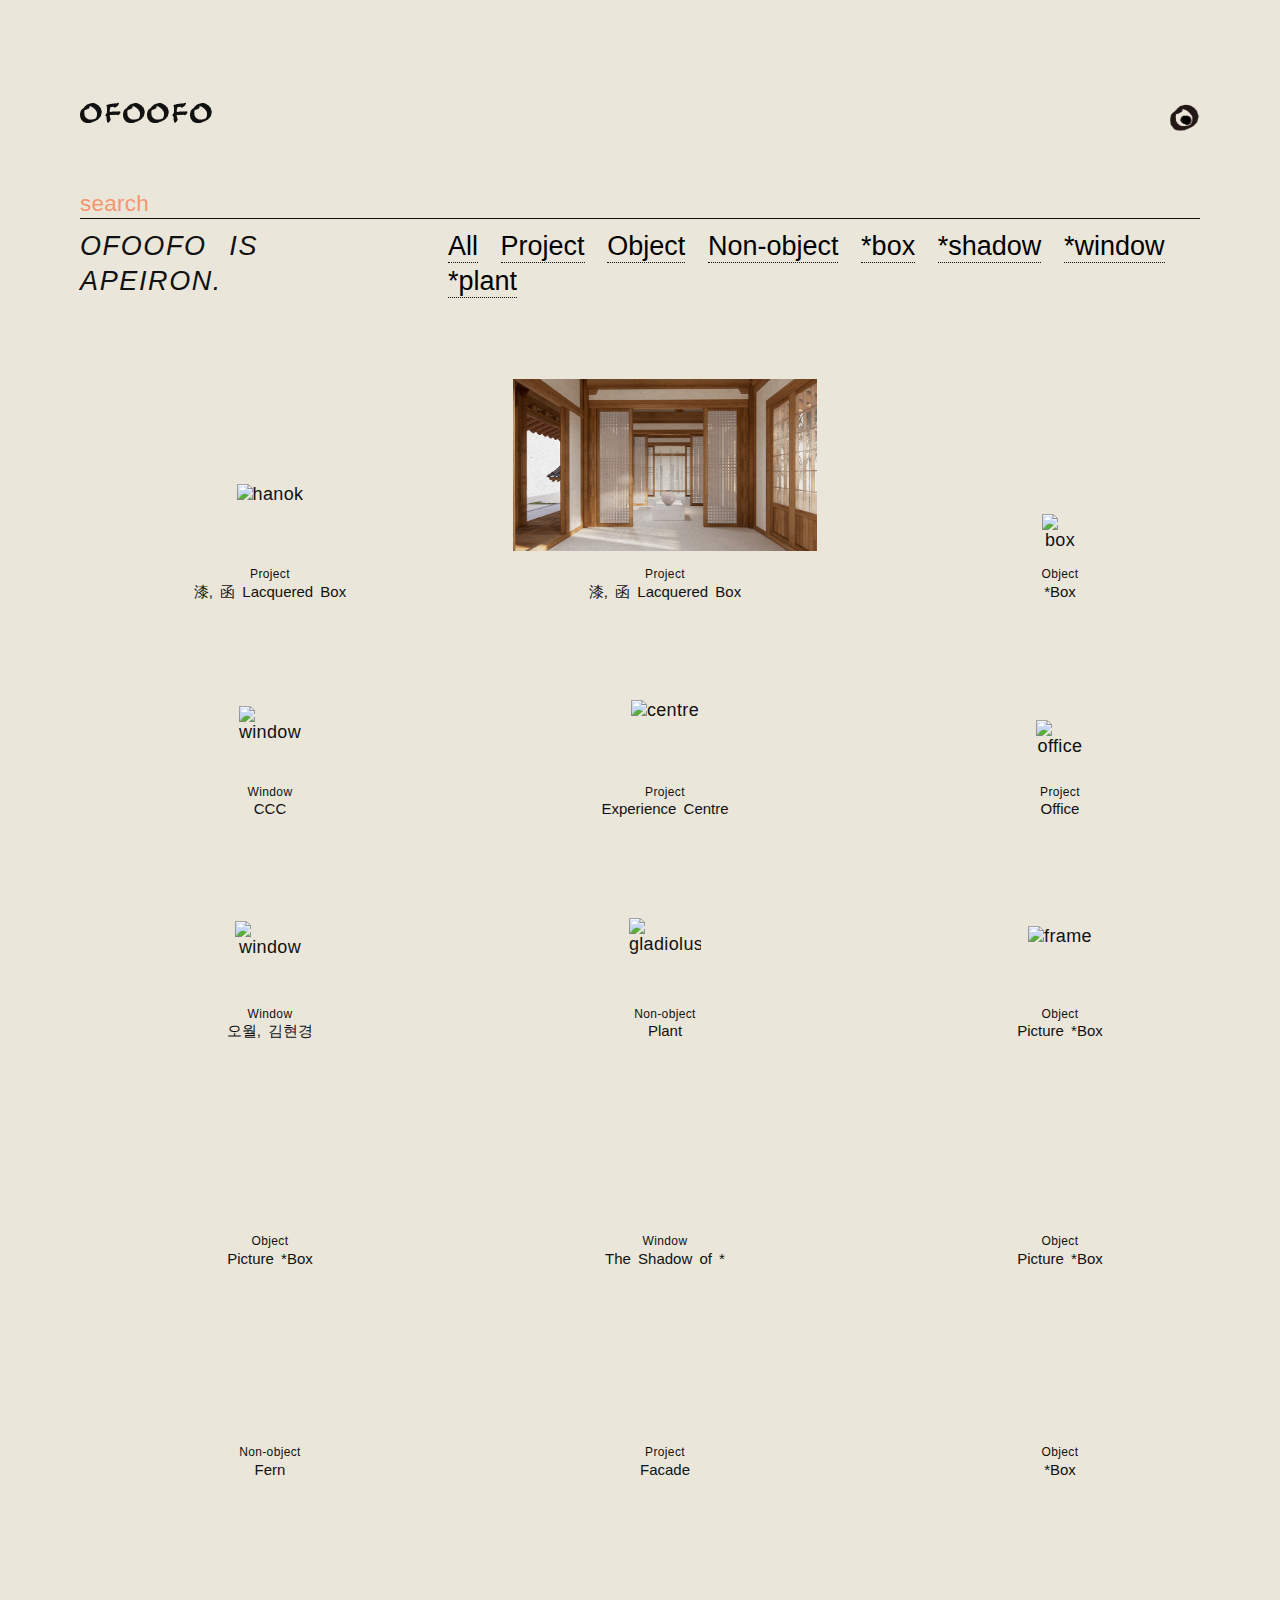
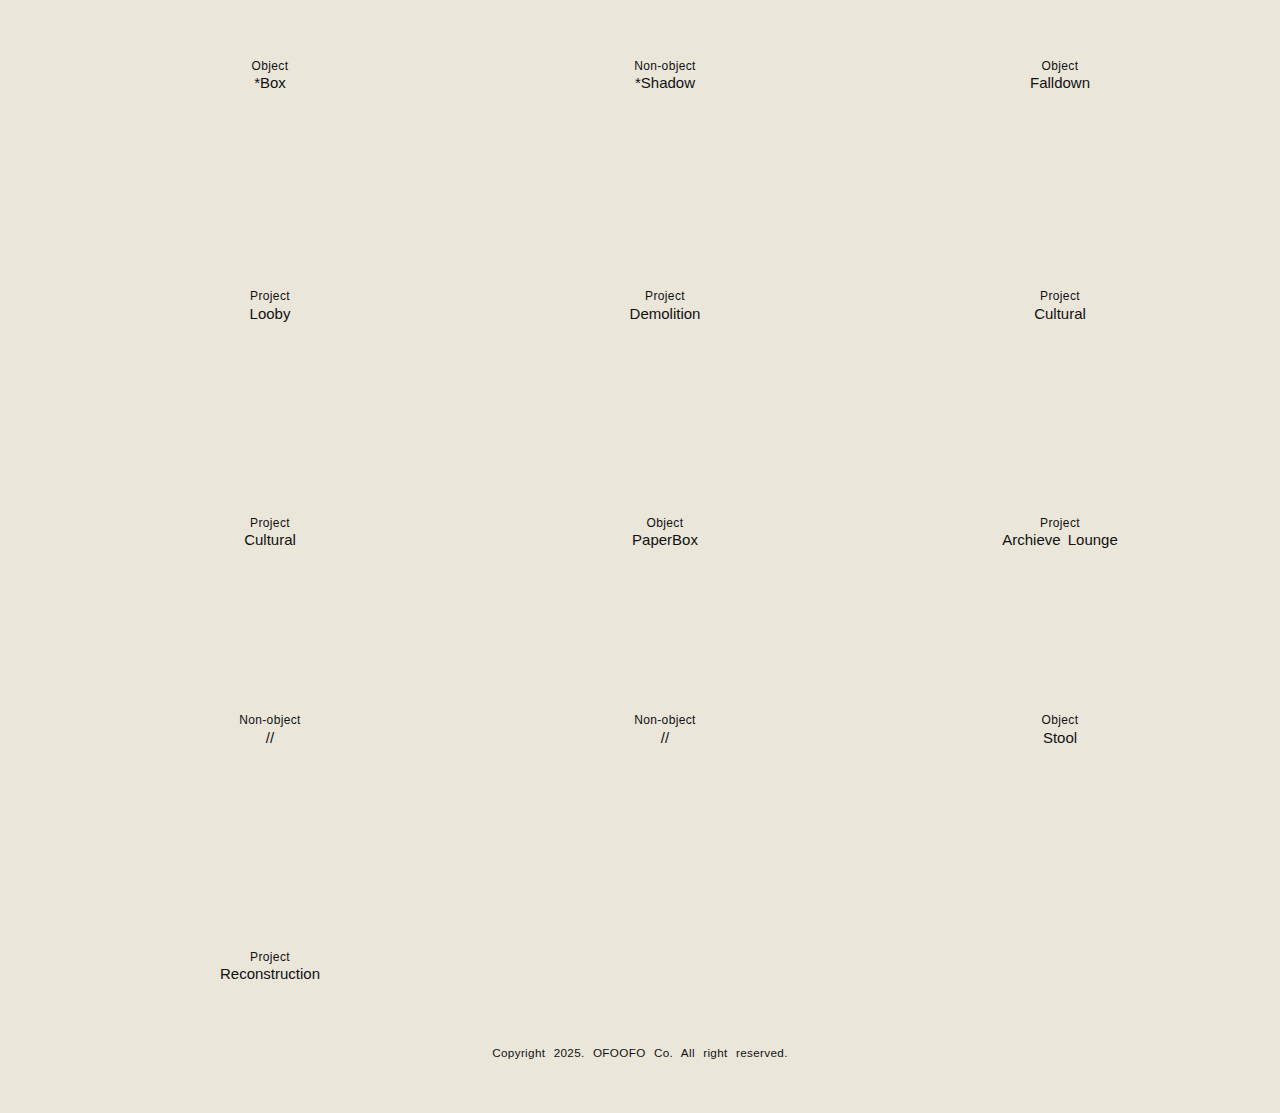
==== commit af06b506: "Update index.html" ====
--- a/index.html
+++ b/index.html
@@ -76,196 +76,196 @@
 
     <section id="main" class="image-gallery">
 
-        <a href="javascript:void(0);" onclick="openImage('Project/2412_hanok1.jpg')">
+        <!-- <a href="javascript:void(0);" onclick="openImage('Project/2412_hanok1.jpg')"> -->
             <div class="overview project or cultural or box">
                 <em></em><img class="lazy" data-src="https://ofo-ofo.com/Project/2412_hanok1.jpg" width="2000" height="2000" alt="hanok">
                 <span><small>Project</small><br>漆, 函 Lacquered Box </span>
             </div> 
         </a>
 
-        <a href="javascript:void(0);" onclick="openImage('Project/2412_hanok2.jpg')">
+        <!-- <a href="javascript:void(0);" onclick="openImage('Project/2412_hanok2.jpg')"> -->
             <div class="overview project or cultural or box or interior">
-                <em></em><img class="lazy" data-src="https://ofo-ofo.com/Project/Project/2412_hanok2.jpg" width="2000" height="2000" alt="hanok">
+                <em></em><img class="lazy" data-src="Project/2412_hanok2.jpg" width="2000" height="2000" alt="hanok">
                 <span><small>Project</small><br>漆, 函 Lacquered Box </span>
             </div>
         </a>
 
-        <a href="javascript:void(0);" onclick="openImage('Object/box.jpg')">
+        <!-- <a href="javascript:void(0);" onclick="openImage('Object/box.jpg')"> -->
             <div class="overview object or box">
                 <em></em><img class="lazy" data-src="https://ofo-ofo.com/Object/box.jpg" width="2000" height="2000" alt="box">
                 <span><small>Object</small><br>*Box</span>
             </div>
         </a>
 
-        <a href="javascript:void(0);" onclick="openImage('Window/2407.jpg')">
+        <!-- <a href="javascript:void(0);" onclick="openImage('Window/2407.jpg')"> -->
             <div class="overview window">
                 <em></em><img class="lazy" data-src="https://ofo-ofo.com/Window/2407.jpg" width="2000" height="2000" alt="window">
                 <span><small>Window</small><br>CCC</span>
             </div>
         </a>
 
-        <a href="javascript:void(0);" onclick="openImage('Project/2406_ExperienceCentre.jpg')">
+        <!-- <a href="javascript:void(0);" onclick="openImage('Project/2406_ExperienceCentre.jpg')"> -->
             <div class="overview project or cultural">
                 <em></em><img class="lazy" data-src="https://ofo-ofo.com/Project/2406_ExperienceCentre.jpg" width="2000" height="2000" alt="centre">
                 <span><small>Project</small><br>Experience Centre</span>
             </div>
         </a>
 
-        <a href="javascript:void(0);" onclick="openImage('Project/2405_office.png')">
+        <!-- <a href="javascript:void(0);" onclick="openImage('Project/2405_office.png')"> -->
             <div class="overview project or office">
                 <em></em><img class="lazy" data-src="https://ofo-ofo.com/Project/2405_office.png" width="2000" height="2000" alt="office">
                 <span><small>Project</small><br>Office</span>
             </div>
         </a>
 
-        <a href="javascript:void(0);" onclick="openImage('Window/2405.jpg')">
+        <!-- <a href="javascript:void(0);" onclick="openImage('Window/2405.jpg')"> -->
             <div class="overview window">
                 <em></em><img class="lazy" data-src="https://ofo-ofo.com/Window/2405.jpg" width="2000" height="2000" alt="window">
                 <span><small>Window</small><br>오월, 김현경</span>
             </div>
         </a>
 
-        <a href="javascript:void(0);" onclick="openImage('Non-object/Gladiolus 3.jpg')">
+        <!-- <a href="javascript:void(0);" onclick="openImage('Non-object/Gladiolus 3.jpg')"> -->
             <div class="overview nonobject or plant">
                 <em></em><img class="lazy" data-src="https://ofo-ofo.com/Non-object/Gladiolus 3.jpg" width="2000" height="2000" alt="gladiolus">
                 <span><small>Non-object</small><br>Plant</span>
             </div>
         </a>
 
-        <a href="javascript:void(0);" onclick="openImage('Object/framebox side.jpg')">
+        <!-- <a href="javascript:void(0);" onclick="openImage('Object/framebox side.jpg')"> -->
             <div class="overview object or box">
                 <em></em><img class="lazy" data-src="https://ofo-ofo.com/Object/framebox side.jpg" width="2000" height="2000" alt="frame">
                 <span><small>Object</small><br>Picture *Box</span>
             </div>
         </a>
 
-        <a href="javascript:void(0);" onclick="openImage('Object/framebox____.jpg')">
+        <!-- <a href="javascript:void(0);" onclick="openImage('Object/framebox____.jpg')"> -->
             <div class="overview object or box">
                 <em></em><img class="lazy" data-src="https://ofo-ofo.com/Object/framebox____.jpg" width="2000" height="2000" alt="frame">
                 <span><small>Object</small><br>Picture *Box</span>
             </div>
         </a>
 
-        <a href="javascript:void(0);" onclick="openImage('Window/2404.jpg')">
+        <!-- <a href="javascript:void(0);" onclick="openImage('Window/2404.jpg')"> -->
             <div class="overview window or shadow">
                 <em></em><img class="lazy" data-src="https://ofo-ofo.com/Window/2404.jpg" width="2000" height="2000" alt="window">
                 <span><small>Window</small><br>The Shadow of * </span>
             </div>
         </a>
 
-        <a href="javascript:void(0);" onclick="openImage('Object/framebox__.jpg')">
+        <!-- <a href="javascript:void(0);" onclick="openImage('Object/framebox__.jpg')"> -->
             <div class="overview object or shadow or plant or box">
                 <em></em><img class="lazy" data-src="https://ofo-ofo.com/Object/framebox__.jpg" width="2000" height="2000" alt="frame">
                 <span><small>Object</small><br>Picture *Box</span>
             </div>
         </a>
 
-        <a href="javascript:void(0);" onclick="openImage('Non-object/fern.jpg')">
+        <!-- <a href="javascript:void(0);" onclick="openImage('Non-object/fern.jpg')"> -->
             <div class="overview nonobject or plant">
                 <em></em><img class="lazy" data-src="https://ofo-ofo.com/Non-object/fern.jpg" width="2000" height="2000" alt="fern">
                 <span><small>Non-object</small><br>Fern</span>
             </div>
         </a>
 
-        <a href="javascript:void(0);" onclick="openImage('Project/2404_alt1.jpg')">
+        <!-- <a href="javascript:void(0);" onclick="openImage('Project/2404_alt1.jpg')"> -->
             <div class="overview project">
                 <em></em><img class="lazy" data-src="https://ofo-ofo.com/Project/2404_alt1.jpg" width="2000" height="2000" alt="facade">
                 <span><small>Project</small><br>Facade</span>
             </div>
         </a>
 
-        <a href="javascript:void(0);" onclick="openImage('Object/cabinet (2).jpg')">
+        <!-- <a href="javascript:void(0);" onclick="openImage('Object/cabinet (2).jpg')"> -->
             <div class="overview object or box">
                 <em></em><img class="lazy" data-src="https://ofo-ofo.com/Object/cabinet (2).jpg" width="2000" height="2000" alt="cabinet">
                 <span><small>Object</small><br>*Box</span>
             </div>
         </a>
 
-        <a href="javascript:void(0);" onclick="openImage('Object/framebox.jpg')">
+        <!-- <a href="javascript:void(0);" onclick="openImage('Object/framebox.jpg')"> -->
             <div class="overview object or box">
                 <em></em><img class="lazy" data-src="https://ofo-ofo.com/Object/framebox.jpg" width="2000" height="2000" alt="cabinet">
                 <span><small>Object</small><br>*Box</span>
             </div>
         </a>
 
-        <a href="javascript:void(0);" onclick="openImage('Non-object/shadow.jpg')">
+        <!-- <a href="javascript:void(0);" onclick="openImage('Non-object/shadow.jpg')"> -->
             <div class="overview nonobject or shadow">
                 <em></em><img class="lazy" data-src="https://ofo-ofo.com/Non-object/shadow.jpg" width="2000" height="2000" alt="shadow">
                 <span><small>Non-object</small><br>*Shadow</span>
             </div>
         </a>
 
-        <a href="javascript:void(0);" onclick="openImage('Object/carving.JPG')">
+        <!-- <a href="javascript:void(0);" onclick="openImage('Object/carving.JPG')"> -->
             <div class="overview object">
                 <em></em><img class="lazy" data-src="https://ofo-ofo.com/Object/carving.JPG" width="2000" height="2000" alt="shadow">
                 <span><small>Object</small><br>Falldown</span>
             </div>
         </a>
 
-        <a href="javascript:void(0);" onclick="openImage('Project/2312_lobby(2).png')">
+        <!-- <a href="javascript:void(0);" onclick="openImage('Project/2312_lobby(2).png')"> -->
             <div class="overview project or interior">
                 <em></em><img class="lazy" data-src="https://ofo-ofo.com/Project/2312_lobby(2).png" width="2000" height="2000" alt="lobby">
                 <span><small>Project</small><br>Looby</span>
             </div>
         </a>
 
-        <a href="javascript:void(0);" onclick="openImage('Project/2311_demolition(4).jpg')">
+        <!-- <a href="javascript:void(0);" onclick="openImage('Project/2311_demolition(4).jpg')"> -->
             <div class="overview project">
                 <em></em><img class="lazy" data-src="https://ofo-ofo.com/Project/2311_demolition(4).jpg" width="2000" height="2000" alt="demolition">
                 <span><small>Project</small><br>Demolition</span>
             </div>
         </a>
 
-        <a href="javascript:void(0);" onclick="openImage('Project/2309_cultural_center.jpg')">
+        <!-- <a href="javascript:void(0);" onclick="openImage('Project/2309_cultural_center.jpg')"> -->
             <div class="overview project or cultural">
                 <em></em><img class="lazy" data-src="https://ofo-ofo.com/Project/2309_cultural_center.jpg" width="2000" height="2000" alt="centre">
                 <span><small>Project</small><br>Cultural</span>
             </div>
         </a>
 
-        <a href="javascript:void(0);" onclick="openImage('Project/2308_learning_center.png')">
+        <!-- <a href="javascript:void(0);" onclick="openImage('Project/2308_learning_center.png')"> -->
             <div class="overview project or cultural">
                 <em></em><img class="lazy" data-src="https://ofo-ofo.com/Project/2308_learning_center.png" width="2000" height="2000" alt="centre">
                 <span><small>Project</small><br>Cultural</span>
             </div>
         </a>
 
-        <a href="javascript:void(0);" onclick="openImage('Object/paperbox(4).JPG')">
+        <!-- <a href="javascript:void(0);" onclick="openImage('Object/paperbox(4).JPG')"> -->
             <div class="overview object or box">
                 <em></em><img class="lazy" data-src="https://ofo-ofo.com/Object/paperbox(4).JPG" width="2000" height="2000" alt="box">
                 <span><small>Object</small><br>PaperBox</span>
             </div>
         </a>
 
-        <a href="javascript:void(0);" onclick="openImage('Project/2306_archive(9).jpg')">
+        <!-- <a href="javascript:void(0);" onclick="openImage('Project/2306_archive(9).jpg')"> -->
             <div class="overview project or interior">
                 <em></em><img class="lazy" data-src="https://ofo-ofo.com/Project/2306_archive(9).jpg" width="2000" height="2000" alt="archive">
                 <span><small>Project</small><br>Archieve Lounge</span>
             </div>
         </a>
 
-        <a href="javascript:void(0);" onclick="openImage('Non-object/tree1.jpg')">
+        <!-- <a href="javascript:void(0);" onclick="openImage('Non-object/tree1.jpg')"> -->
             <div class="overview nonobject or plant">
                 <em></em><img class="lazy" data-src="https://ofo-ofo.com/Non-object/tree1.jpg" width="2000" height="2000" alt="tree">
                 <span><small>Non-object</small><br>//</span>
             </div>
         </a>
 
-        <a href="javascript:void(0);" onclick="openImage('Non-object/tree.jpg')">
+        <!-- <a href="javascript:void(0);" onclick="openImage('Non-object/tree.jpg')"> -->
             <div class="overview nonobject or plant">
                 <em></em><img class="lazy" data-src="https://ofo-ofo.com/Non-object/tree.jpg" width="2000" height="2000" alt="tree">
                 <span><small>Non-object</small><br>//</span>
             </div>
         </a>
 
-        <a href="javascript:void(0);" onclick="openImage('Object/stool.jpeg')">
+        <!-- <a href="javascript:void(0);" onclick="openImage('Object/stool.jpeg')"> -->
             <div class="overview object">
                 <em></em><img class="lazy" data-src="https://ofo-ofo.com/Object/stool.jpeg" width="2000" height="2000" alt="stool">
                 <span><small>Object</small><br>Stool</span>
             </div>
         </a>
 
-        <a href="javascript:void(0);" onclick="openImage('Project/2302_photomerge.jpg')">
+        <!-- <a href="javascript:void(0);" onclick="openImage('Project/2302_photomerge.jpg')"> -->
             <div class="overview project">
                 <em></em><img class="lazy" data-src="https://ofo-ofo.com/Project/2302_photomerge.jpg" width="2000" height="2000" alt="remodeling">
                 <span><small>Project</small><br>Reconstruction</span>
@@ -315,4 +315,4 @@
 
 
 
-</html>+</html>
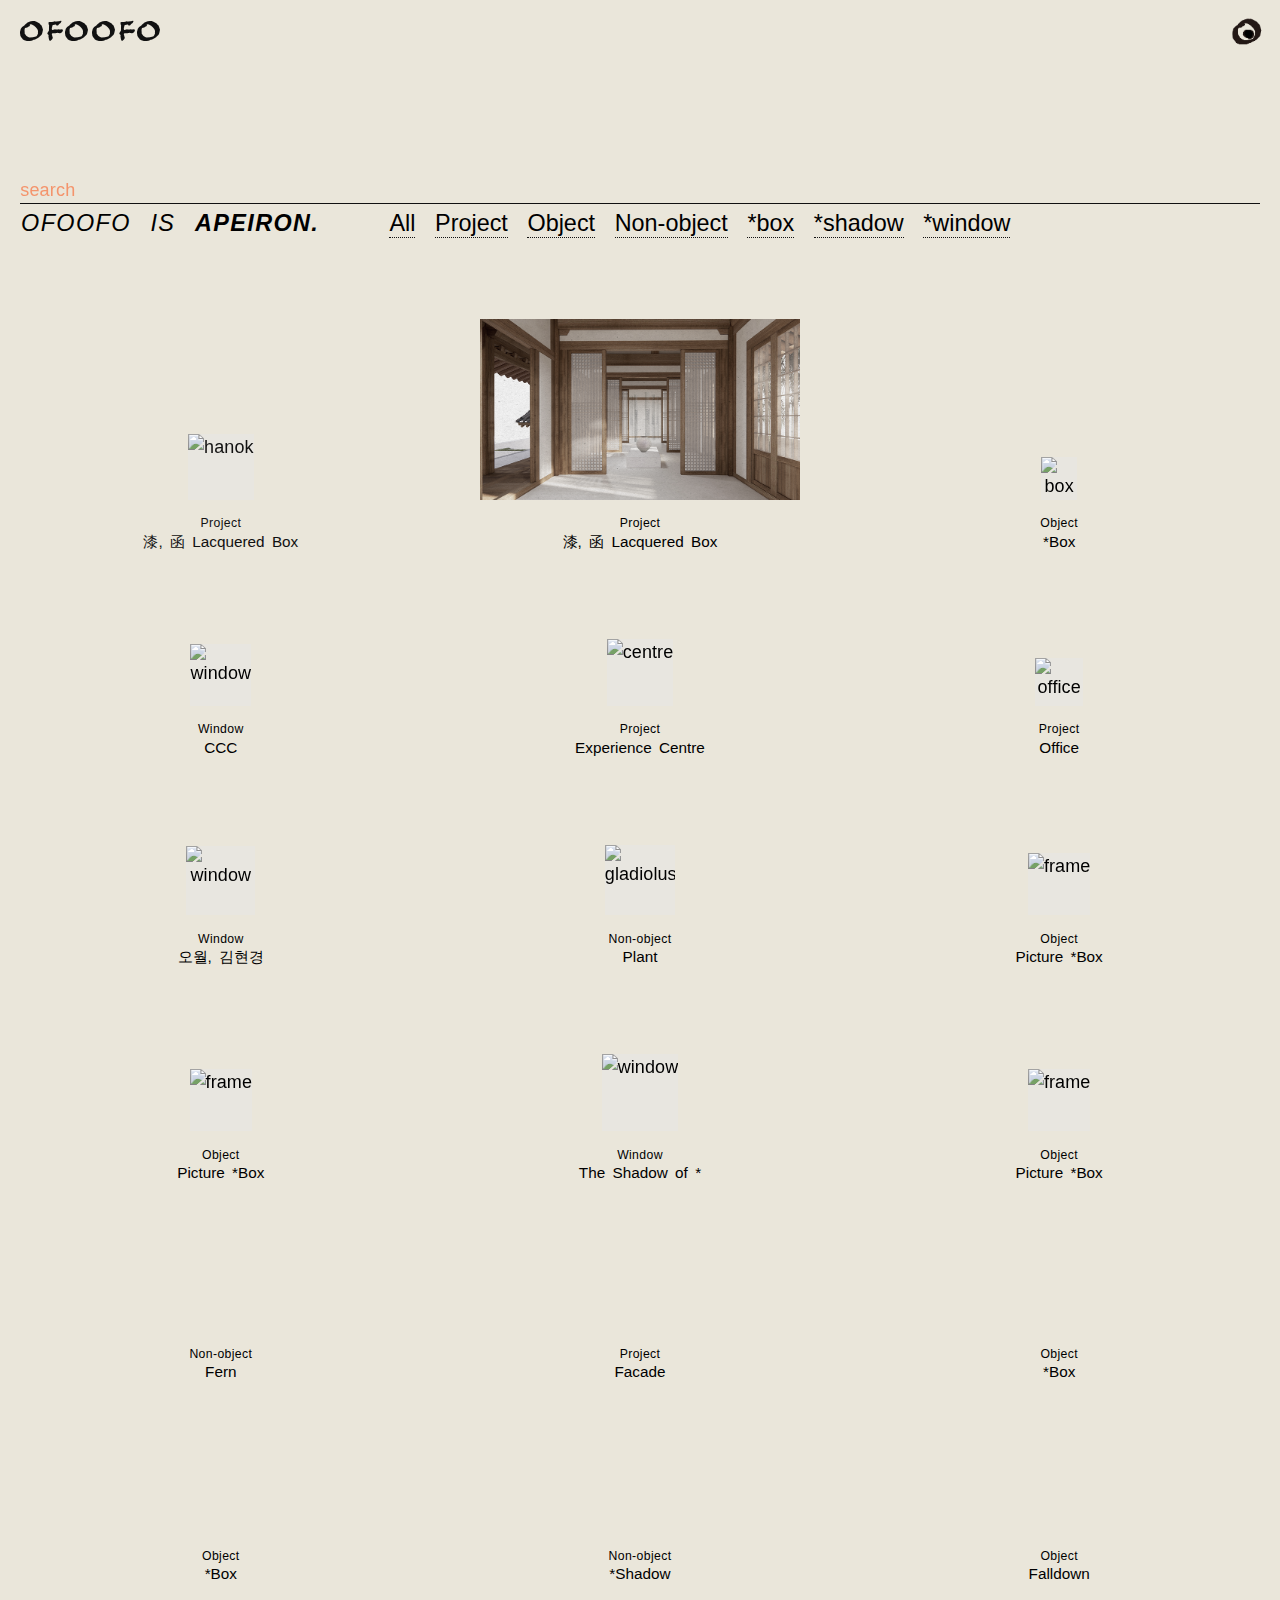
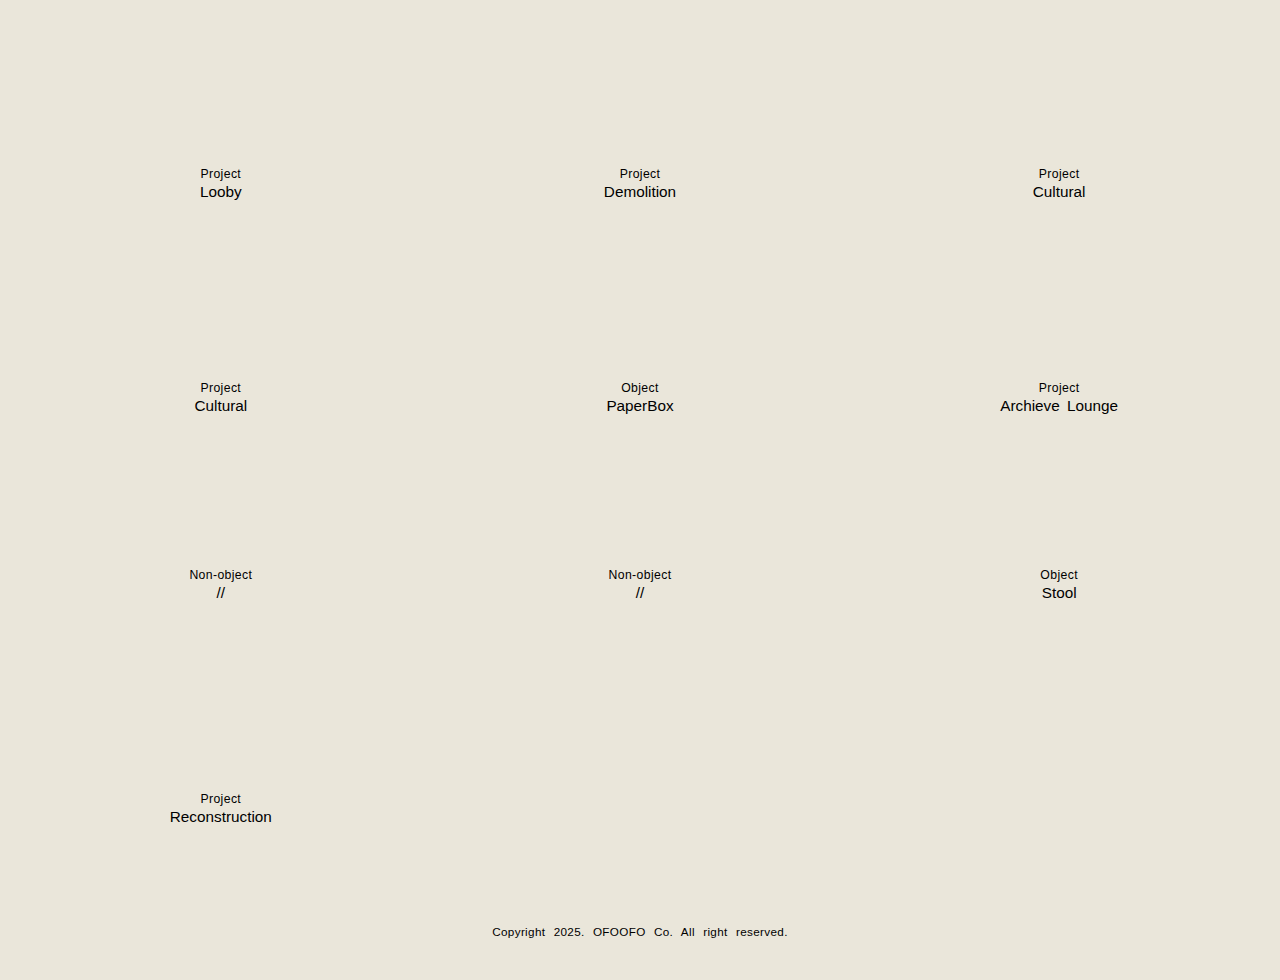
==== commit b27adc9f: "Add files via upload" ====
--- a/index.html
+++ b/index.html
@@ -1,29 +1,36 @@
 <!DOCTYPE html>
 <html lang="ko">
+
 <head>
     <meta charset="UTF-8">
     <meta name="viewport" content="width=device-width, initial-scale=1.0">
+    <title>OFOOFO</title>
+    <meta name="apple-mobile-web-app-title" content="OFOOFO">
     <meta name="Description" content="OFOOFO is apeiron.">
     <meta name="Key" content="OFOOFO, ofoofo architects, 건축사사무소 양양, 양양, 오포오포">
     
     <meta property="og:title" content="OFOOFO">
     <meta property="og:site_name" content="건축사사무소 양양">
-    <meta property="og:description" content="양양">
+    <meta property="og:description" content="OFOOFO is apeiron">
     <meta property="og:type" content="website">
     <meta property="og:url" content="https://ofo-ofo.com">
-
-    <title>OFOOFO</title>
-    <link rel="stylesheet" href="media/style.css">
-    <link rel="hortcut icon" href="favicon/logo3.ico">
+    <meta property="og:image" content="http://www.ofo-ofo.com/favicon/logo3.png">
+
+    <link rel="stylesheet" href="/media/style.css">
+
+    <link rel="shortcut icon" href="/favicon/logo3.ico">
+    <link rel="apple-touch-icon" href="/favicon/logo3.png">
 
     <meta name="naver-site-verification" content="6c456baaa3abe08abfa0cc51d4a23060ad07d7d0" />
     <meta name="google-site-verification" content="Px8-tPLWODv-rP16_UH3JPklVC5En6j5lQV7goWxpiU" />
 
-    
-    <script src="media/script.js"></script>
-
+
+    <script src="https://code.jquery.com/jquery-3.7.1.min.js"></script>
 
 </head>
+
+
+
 
 <body>
     <header>
@@ -38,17 +45,16 @@
                 <ul>
                     <li><a href="architects.html" title="양양">Architecture</a></li>
                     <li><a href="ofoofo.html" title="오포오포">Design</a></li>
-                    <li><a href="shop.html" title="상점">Shop</a></li>
+                    <li><a href="shop.html" title="상점"> Shop</a></li>
                     <li class="empty"></li>
                     <li><a href="about.html" title="양양">About</a></li>
-                    <li><a href="#" title="문의"><p onclick="alert('\n hello@ofo-ofo.com \n\n 010. 5564. 2390\n')">Contact</p></a></li>
+                    <li><a href="#" title="문의"><p onclick="alert('\n hello@ofo-ofo.com \n\n (+82) 10. 5564. 2390\n Please leave your contact information, \n and we will get in touch with you. \n')">Contact</p></a></li>
                 </ul>
             </nav>
 
-
         </div>
 
-        <form action="https://ofo-ofo.com" method="post">
+        <form action="https://ofo-ofo.com/" method="post">
             <input type="text" autocomplete="off" placeholder="search" name="keywords" id="search" value="">
         </form> 
     </header>
@@ -56,7 +62,7 @@
 
 
     <section id="intro"> 
-        <i>OFOOFO IS APEIRON.</i> 
+        <i>OFOOFO IS <b>APEIRON.</b></i> 
         <div class="category-buttons">
             <button onclick="filterImages('overview')" title="전체">All</button>
             <button onclick="filterImages('project')" title="프로젝트">Project</button>
@@ -65,7 +71,7 @@
             <button onclick="filterImages('box')" title="어떤 상자">*box</button>
             <button onclick="filterImages('shadow')" title="어떤 그림자">*shadow</button>
             <button onclick="filterImages('window')" title="어떤 창">*window</button>
-            <button onclick="filterImages('plant')" title="어떤 식물">*plant</button>
+            <!-- <button onclick="filterImages('plant')" title="어떤 식물">*plant</button> -->
             <!-- <button onclick="filterImages('cultural')" title="문화공간">_cultural</button>
             <button onclick="filterImages('office')" title="사무공간">_office</button>
             <button onclick="filterImages('retail')" title="상업공간">_retail</button>
@@ -73,10 +79,13 @@
         </div>
     </section>
 
+    
 
     <section id="main" class="image-gallery">
 
-        <!-- <a href="javascript:void(0);" onclick="openImage('Project/2412_hanok1.jpg')"> -->
+        <!-- <div id="testId">제이쿼리 테스트</div> -->
+
+        <a href="javascript:void(0);" onclick="openImage('Project/2412_hanok1.jpg','OFOOFO')">
             <div class="overview project or cultural or box">
                 <em></em><img class="lazy" data-src="https://ofo-ofo.com/Project/2412_hanok1.jpg" width="2000" height="2000" alt="hanok">
                 <span><small>Project</small><br>漆, 函 Lacquered Box </span>
@@ -272,10 +281,9 @@
             </div>
         </a>
 
-
-
-
     </section>
+
+
 
 
     <footer id="copyright">
@@ -283,8 +291,11 @@
     </footer>
 
 
+
+
+    <script src="/media/script.js"></script>
     
-    <script>
+    <script> 
         const lazyImages = document.querySelectorAll('img.lazy');
     
             const lazyLoad = (entries, observer) => {
@@ -307,12 +318,11 @@
             lazyImages.forEach(image => {
                 observer.observe(image);
             });
+
     </script>
-        
-    
 
 </body>
 
 
 
-</html>
+</html>--- a/media/style.css
+++ b/media/style.css
@@ -19,6 +19,10 @@
     -webkit-text-size-adjust: none;   
 }
 
+html {
+    scroll-behavior: smooth;
+}
+
 article, aside, details, figcaption, figure, footer, header, hgroup, menu, nav, section {
     display: block;
 }
@@ -27,8 +31,8 @@
     quotes: none;
 }
 
-blockquote::before, blockquote::after,
-q::before q::after {
+blockquote:before, blockquote:after,
+q:before q:after {
     content:"";
     content: none;
 }
@@ -54,14 +58,6 @@
 
 /* WEBFONT
 -------------- */
-
-
-@font-face {
-    font-family: 'GangwonEduHyeonokT_OTFMediumA';
-    src: url('https://cdn.jsdelivr.net/gh/projectnoonnu/noonfonts_2201-2@1.0/GangwonEduHyeonokT_OTFMediumA.woff') format('woff');
-    font-weight: normal;
-    font-style: normal;
-}
 
 @font-face {
     font-family:'of';
@@ -72,18 +68,29 @@
     font-style: normal;
 }
 
+@font-face {
+    font-family: 'GowunDodum-Regular';
+    src: url('https://fastly.jsdelivr.net/gh/projectnoonnu/noonfonts_2108@1.1/GowunDodum-Regular.woff') format('woff');
+    font-weight: normal;
+    font-style: normal;
+}
+
 
 /* BASICS
 ---------- */
 
+:root {
+    --color-text:#111;
+    --color-hover:orangered;
+    --color-dark:#f2f2f2;
+    --spacing:1.5em;
+}
+
 body {
-    color: #111;
-    background-color: rgba(234,230,218,1);
     font-family: Arial, Helvetica, sans-serif;
     font-size: 18px;
-    line-height: 20px;
-    letter-spacing: 0.02em;
-    word-spacing: 0.5em;
+    line-height: var(--spacing);
+    letter-spacing: 0.005em;
     text-align: left;
 }
 
@@ -91,7 +98,7 @@
     font-family: of;
     font-weight: normal;
     font-style: normal;
-    font-size: 40px;
+    font-size: 2.3em;
 }
 
 h2, h3 {
@@ -116,8 +123,16 @@
 }
 
 a:hover, a:active {
-    color:orangered;
-}
+    color:var(--color-hover);
+}
+
+/* img, video {
+    max-width: 100%;
+    block-size: auto;
+    object-fit: contain;
+    object-position: center center;
+    height: auto;
+} */
 
 small {
     font-size: 80%;
@@ -136,10 +151,10 @@
 ---------- */
 
 header {
-    margin: 80px 80px 10px 80px;
-    padding-top: 10px;
+    margin: 0 calc(var(--spacing)*0.75) calc(var(--spacing)*0.15) calc(var(--spacing)*0.75);
+    padding-top: calc(var(--spacing)*0.5);
     position: relative;
-    border-bottom: 1px solid #111;
+    border-bottom: 1px solid var(--color-text);
 }
 
 .header-container{
@@ -149,39 +164,47 @@
     background-color: transparent;
 }
 
-header h1 {
-    padding-bottom: 10px;
+/* header h1 {
+    padding-bottom: calc(var(--spacing)*0.75);
     padding-top: 10px;
     background-color: transparent;
-}
+} */
 
 header h1 a {
     position: fixed;
+    z-index: 4;
 }
 
 header img {
-    margin: 0px 0px 0px -35px;
+    margin: 0 0 0 calc(var(--spacing)*-1.2);
     position: fixed;
     background-color: transparent;
-}
-
-header .menu {
+    z-index: 4;
+}
+
+/* header .menu {
+    position: right;
     float: right;   
-    padding-bottom: 1px;
-    padding-top: 10px;
-}
-
-header nav ul {
+} */
+
+header nav ul {  
     list-style: none;
-    padding: 10px;
-    margin: 50px;
+    display: flex;
+    justify-content:center;
+    flex-direction: column;
+    align-items: center;
+    padding: 0;
+    width: calc(var(--spacing)*10);
+    height: calc(var(--spacing)*10);
     background-color: rgba(255,255,255,0.8);
 }
 
-
 nav ul li {
-    margin: 60px;
-    background-color: transparent;
+    display: flex;
+    align-items: center;
+    margin: calc(var(--spacing)*0.3);
+    background-color: transparent;
+    flex-grow: 1;
 }
 
 nav ul li p {
@@ -195,15 +218,14 @@
 }
 
 header :hover {
-    color: orangered;
     cursor: crosshair;
 }
 
-nav a {
+/* nav a {
     display: block;
-    padding: 10px;
+    padding: calc(var(--spacing)*0.1);
     border-radius: 0px;
-}
+} */
 
 
 .menu {
@@ -214,8 +236,8 @@
     transform: translate(-50%, -50%);
     background-color: transparent;
     text-align: center;
-    font-size: 30px;
-    z-index: 2;
+    font-size: 1.5em;
+    z-index: 3;
 }
 
 /* header #searchlink :hover {
@@ -224,7 +246,7 @@
 } */
 
 header form {
-    padding-top: 80px;    
+    padding-top: 9em;    
 }
 
 header #search {
@@ -237,7 +259,7 @@
     /* -webkit-transition: all 0.5s;
     -moz-transition: all 0.5s; */
     cursor: default;
-    font-size: 125%;
+    font-size: 1em;
     line-height: 1.25;
     letter-spacing: 0.01em;
 }
@@ -278,17 +300,26 @@
 
 #intro {
     display: flex;
-    margin:  0px 80px 0px 80px;
-    font-size: 150%;
+    margin: 0 calc(var(--spacing)*0.6) 0 calc(var(--spacing)*0.6);
+    font-size: 130%;
     line-height: 1.3;
     letter-spacing: 0.06em;
     word-spacing: 0.5em;
+    vertical-align: baseline;
+    text-align: end;
+    align-items: baseline;
+}
+
+#intro i {
+    font-size: 100%;
+    text-align: left;
 }
 
 .category-buttons {
-    display: block;
-    padding-left: 50px;
-    gap: 20px;
+    display: inline-block;
+    text-align: right;
+    padding-left: 3em;
+    /* gap: 20px; */
 }
 
 
@@ -308,15 +339,16 @@
 
 
 #main {
-    margin: 80px 30px 30px 80px;
-    padding-bottom: 30px;
+    margin: calc(var(--spacing)*3) calc(var(--spacing)*0.75) calc(var(--spacing)*0.15) calc(var(--spacing)*0.75);
+    padding-bottom:  calc(var(--spacing)*3) ;
 }
 
 #main {
     display: grid;
-    grid-template-columns: repeat(auto-fill, minmax(300px,1fr));
-    grid-column-gap: 15px;
-    row-gap: 100px;
+    grid-template-columns: repeat(auto-fill, minmax(300px, 1fr));
+    /* grid-template-columns: repeat(auto-fill, minmax(300px,1fr)); */
+    grid-column-gap: 1em;
+    row-gap: 5em;
     place-content: center;
     align-items: end; 
     justify-items: center;
@@ -329,8 +361,15 @@
     align-items: center;
     max-width: 80%;
     height: auto;
+    /* object-fit:contain; */
     margin-bottom: 0.5em;
-}
+    filter: grayscale(50%);
+    z-index: 2;
+}
+
+/* #main a {
+    filter: grayscale(100%);
+} */
 
 #main :hover {
     color: orangered;
@@ -388,8 +427,8 @@
 .overview span {
     margin-top: 0.5em;
     display: inline-block;
-    font-size: 15px;
-    line-height: 1.1;
+    font-size: 0.85em;
+    line-height: 1em;
     align-items: end;
     text-align:center;
     letter-spacing: normal;
@@ -401,14 +440,19 @@
 /* PAGEABOUT
 -------------------------- */
 #pageabout section {
-    margin: 10px 80px 50px 80px;
+    margin:  0 calc(var(--spacing)*0.75) 0 calc(var(--spacing)*0.75);
 }
 
 #pageabout section .text {
-    border-top: 1px solid #111;
-    padding-top: 10px;
-    margin-top: 2opx;
-    padding-bottom: 20px;
+    border-top: 0.05em solid #111;
+    padding-top: 0.4em;
+    margin-top: 0.1em;
+    padding-bottom: 1em;
+    font-family: Arial, Helvetica,  sans-serif;
+}
+
+#pageabout section p {
+    padding-right: calc(var(--spacing)*2.2);
 }
 
 #pageabout section h2 {
@@ -418,7 +462,7 @@
 }
 
 #pageabout section p {
-    font-size: 75%;
+    font-size: 80%;
     text-align: right;
     word-spacing: .02em;
 }
@@ -473,14 +517,78 @@
 ------------------------------- */
 
 footer {
-    margin: 10px 80px 800px 80px;
-    padding-bottom: 50px;
+    margin: calc(var(--spacing)*0.75) calc(var(--spacing)*0.75) calc(var(--spacing)*0.75) calc(var(--spacing)*0.75);
+    /* margin: 10px 80px 800px 80px; */
+    padding-bottom: 3em;
     position: relative;
     text-align: center;
-    font-weight: 100;
+    font-weight: 100%;
     font-size: 65%;
     letter-spacing: 0.03em;
     word-spacing: 0.4em;
     /* text-decoration: underline; */
     /* border-bottom: 1px solid #111; */
 }
+
+
+
+/* RESPONSIVE -767
+------------------------------- */
+    
+    /* @media screen and (min-width: 1024px) 
+    /* @media screen and (min-width: 768px) and (max-width: 1023px) { */
+    /* @media screen and (max-width: 767px) { */
+
+
+@media screen and (max-width:1023px) {
+
+    :root {
+        --spacing: 1.2em;
+        
+    }
+
+    header img {
+        width: 6%;
+        height: auto;
+        margin-top: 0.3em; 
+    }
+
+    body {
+        font-size:1em;
+        line-height: var(--spacing);
+        }    
+
+    header h1{
+        font-size: 1.5em;
+    }
+
+    #menu {
+        font-size:1.2em;
+    }
+
+    #intro{
+        font-size:100%;
+        line-height:1.25;
+        letter-spacing: 0;
+        margin: calc(var(--spacing)*0.1) calc(var(--spacing)/1.25) calc(var(--spacing)/1.25) calc(var(--spacing)/1.25);
+    }
+
+    #pageabout section {
+        margin:  0 calc(var(--spacing)*0.75) 0 calc(var(--spacing)*0.75);
+    }
+
+    #pageabout section p {
+        padding-right: calc(var(--spacing)*0.75);
+    }
+    
+}
+
+
+
+/* RESPONSIVE -1023
+------------------------------- */
+    /* @media screen and (min-width: 1024px) 
+    /* @media screen and (min-width: 768px) and (max-width: 1023px) { */
+    /* @media screen and (max-width: 767px) { */
+
+
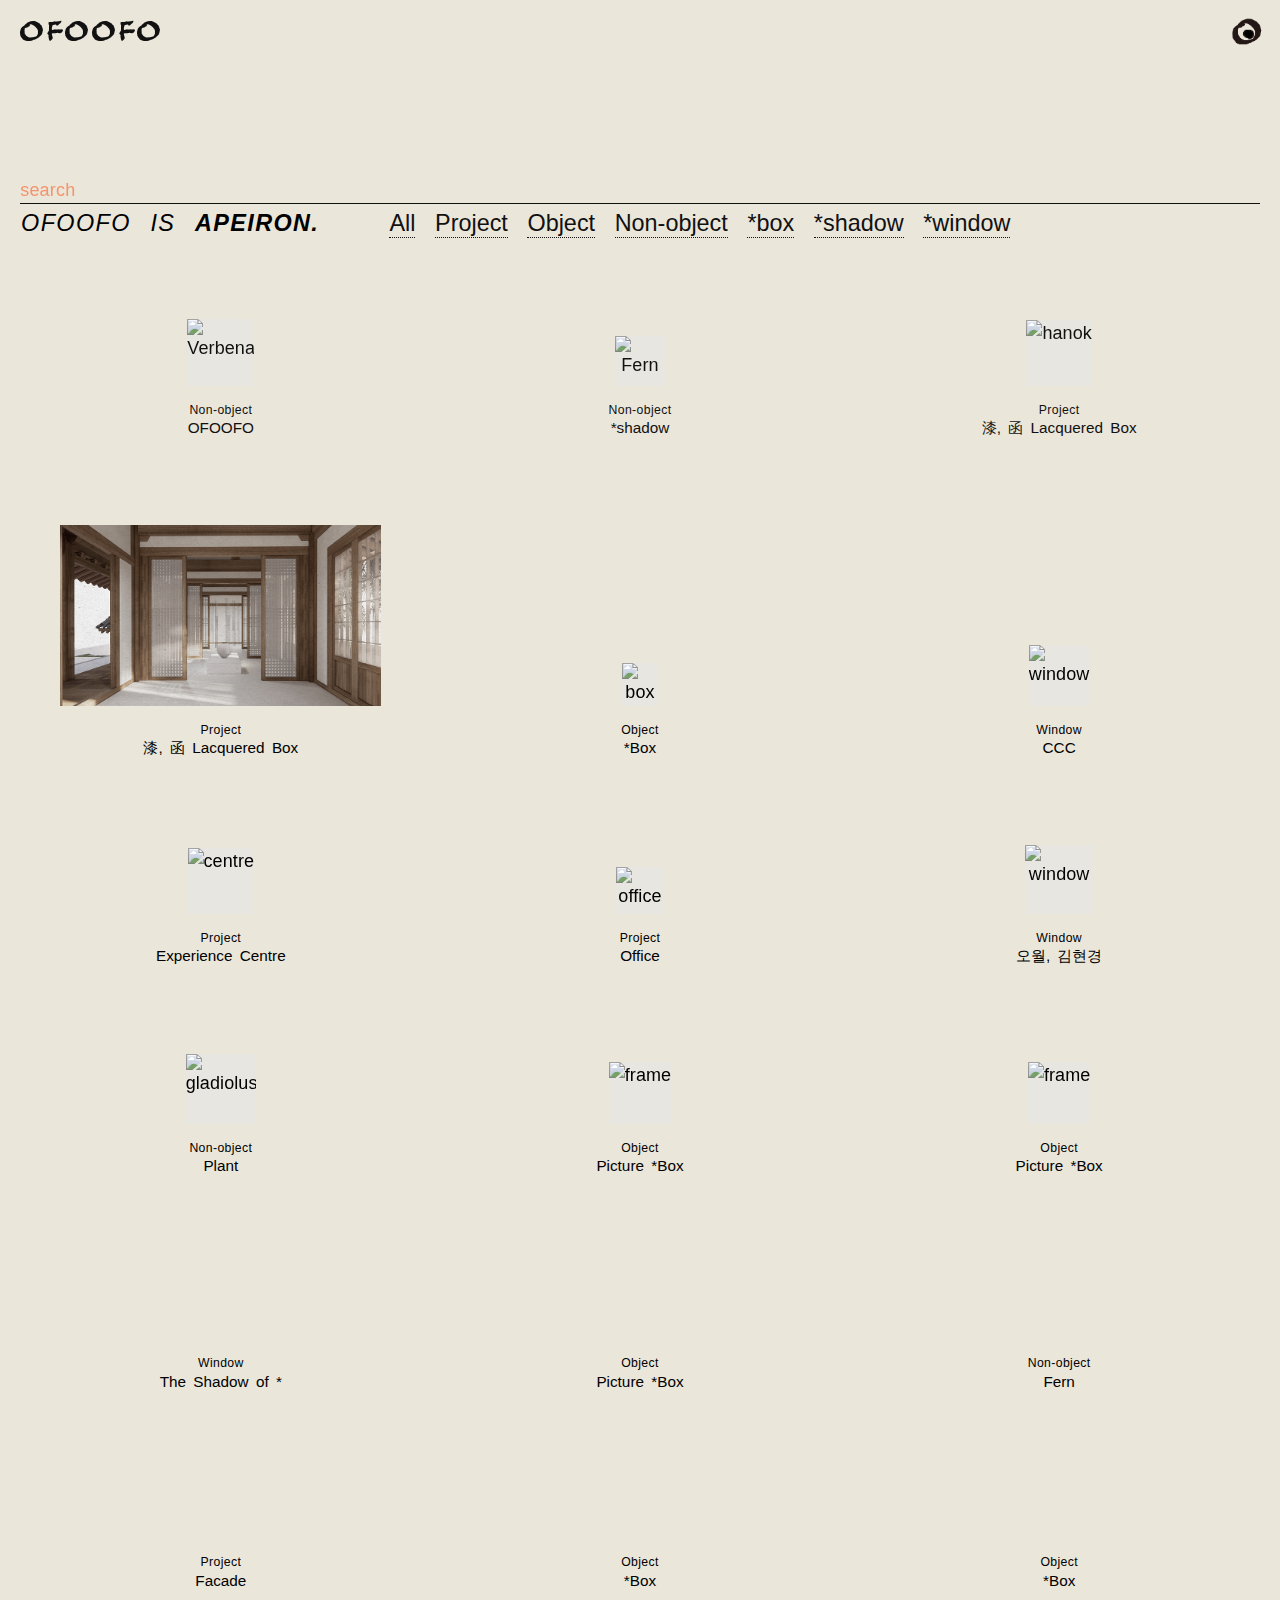
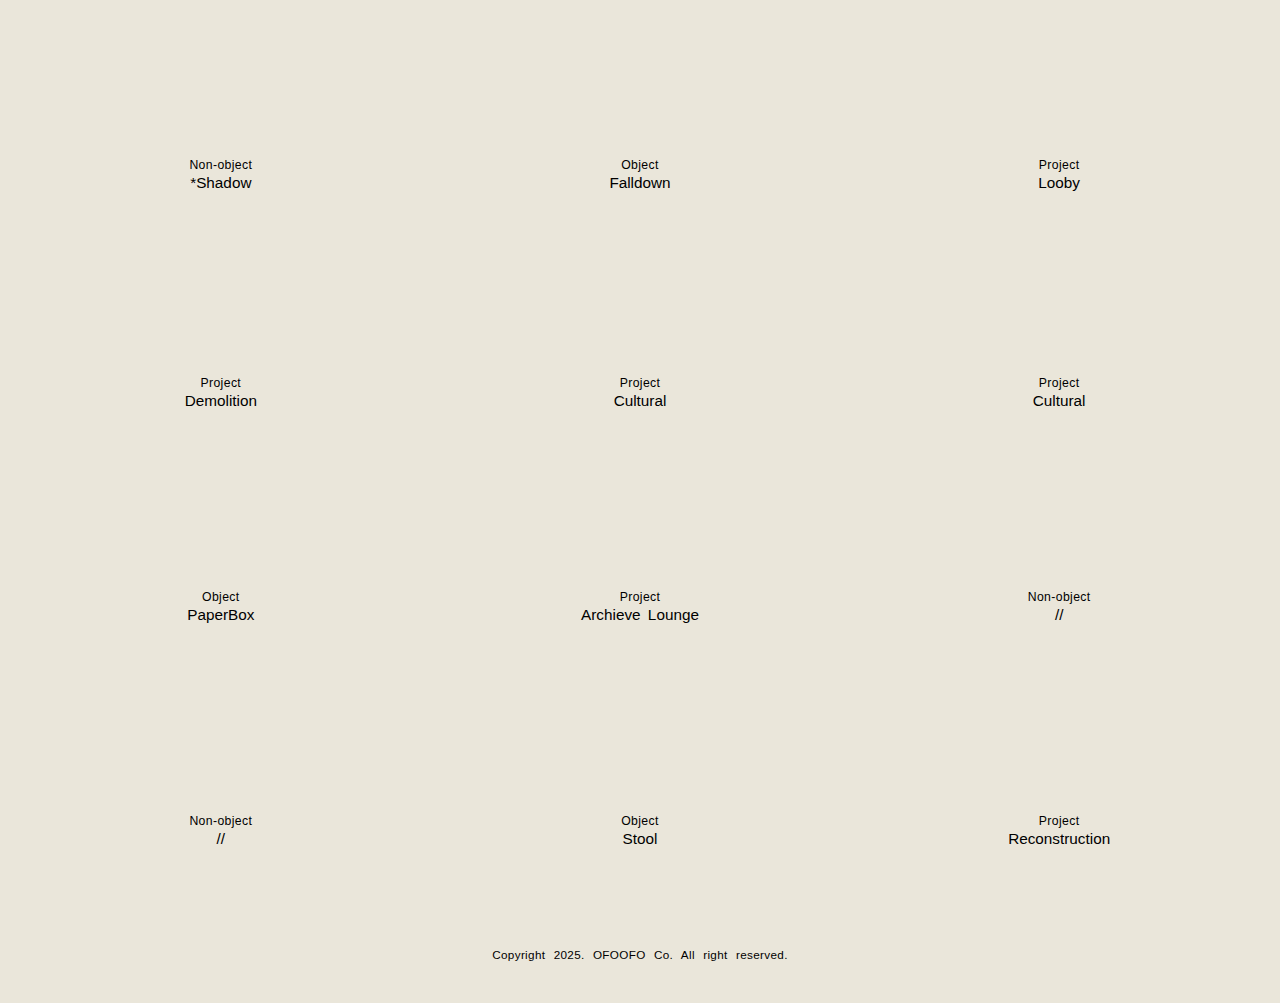
==== commit f744f19c: "Add files via upload" ====
--- a/index.html
+++ b/index.html
@@ -84,6 +84,20 @@
     <section id="main" class="image-gallery">
 
         <!-- <div id="testId">제이쿼리 테스트</div> -->
+
+        <a href="javascript:void(0);" onclick="openImage('Non-object/Verbena.jpg')">
+            <div class="overview nonobject or shadow of plant">
+                <em></em><img class="lazy" data-src="https://ofo-ofo.com/Non-object/Verbena.jpg" width="2000" height="2000" alt="Verbena">
+                <span><small>Non-object</small><br>OFOOFO </span>
+            </div> 
+        </a>
+        
+        <a href="javascript:void(0);" onclick="openImage('Non-object/fern2.jpg')">
+            <div class="overview nonobject or shadow of plant">
+                <em></em><img class="lazy" data-src="https://ofo-ofo.com/Non-object/fern2.jpg" width="2000" height="2000" alt="Fern">
+                <span><small>Non-object</small><br>*shadow</span>
+            </div> 
+        </a>
 
         <a href="javascript:void(0);" onclick="openImage('Project/2412_hanok1.jpg','OFOOFO')">
             <div class="overview project or cultural or box">
--- a/media/style.css
+++ b/media/style.css
@@ -329,6 +329,7 @@
 }
 
 .category-buttons button{
+    color: #111;
     border-bottom: 1px dotted #111;
 }
 
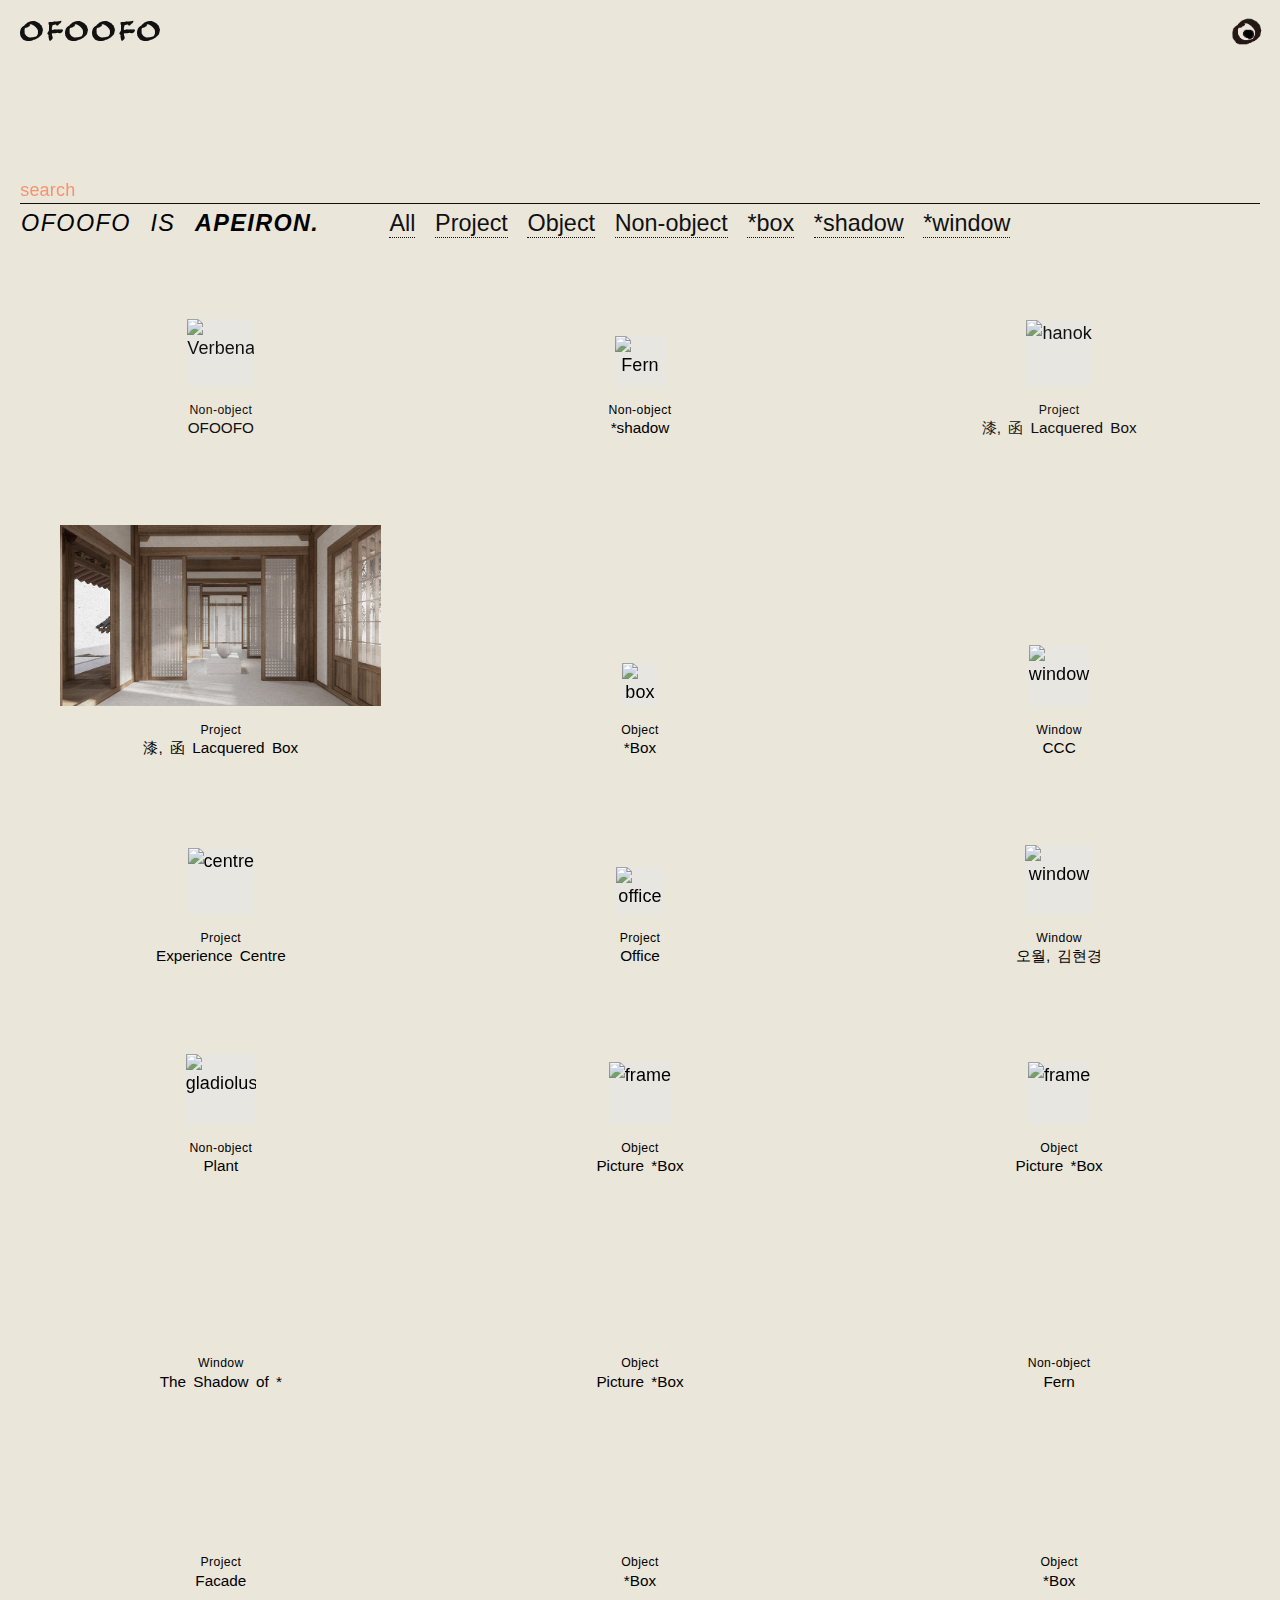
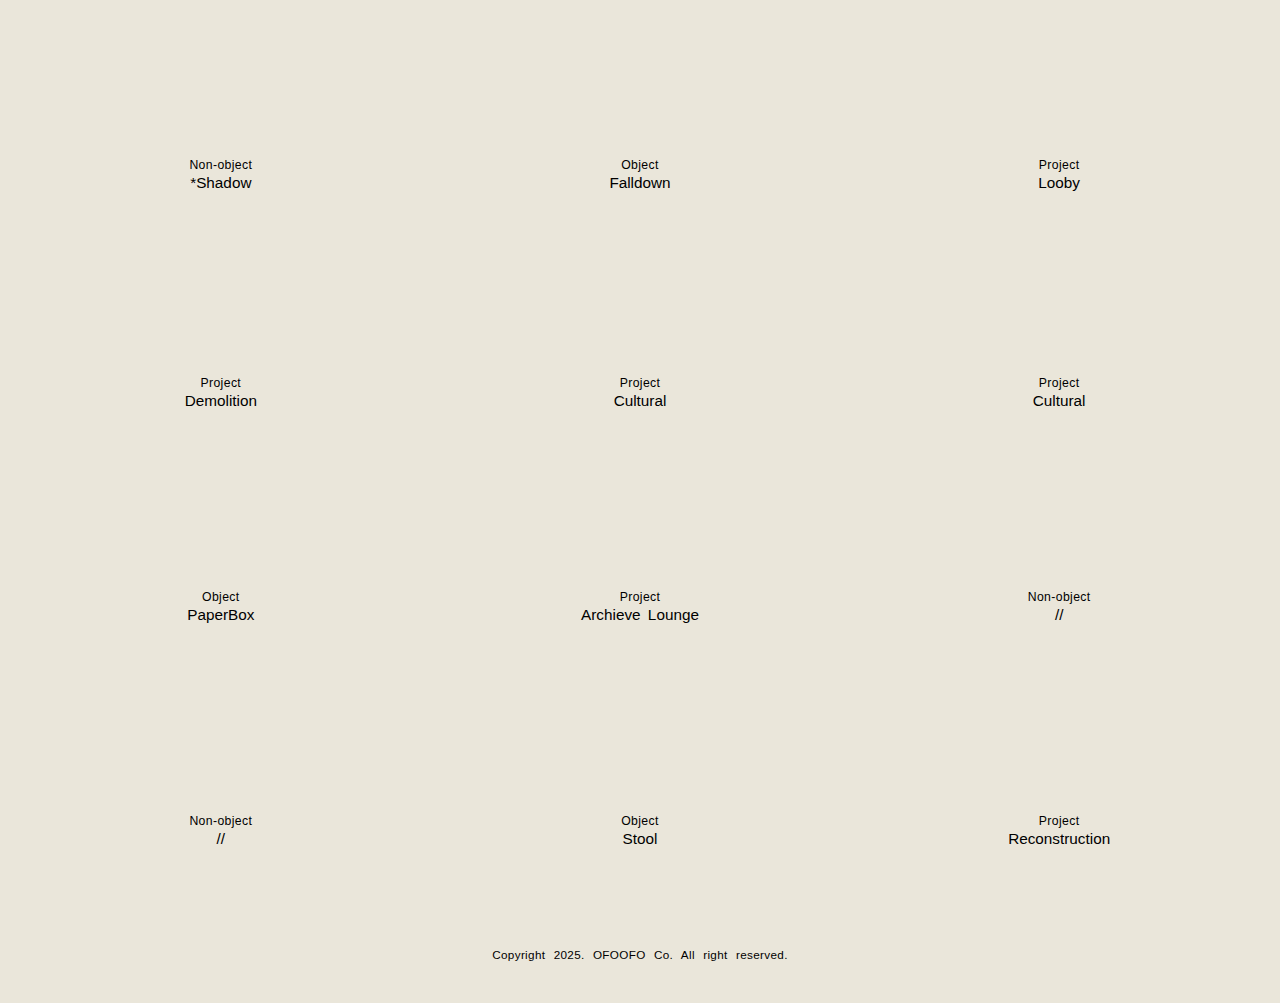
==== commit 8609f639: "Add files via upload" ====
--- a/index.html
+++ b/index.html
@@ -92,7 +92,7 @@
             </div> 
         </a>
         
-        <a href="javascript:void(0);" onclick="openImage('Non-object/fern2.jpg')">
+        <!-- <a href="javascript:void(0);" onclick="openImage('Non-object/fern2.jpg')"> -->
             <div class="overview nonobject or shadow of plant">
                 <em></em><img class="lazy" data-src="https://ofo-ofo.com/Non-object/fern2.jpg" width="2000" height="2000" alt="Fern">
                 <span><small>Non-object</small><br>*shadow</span>
